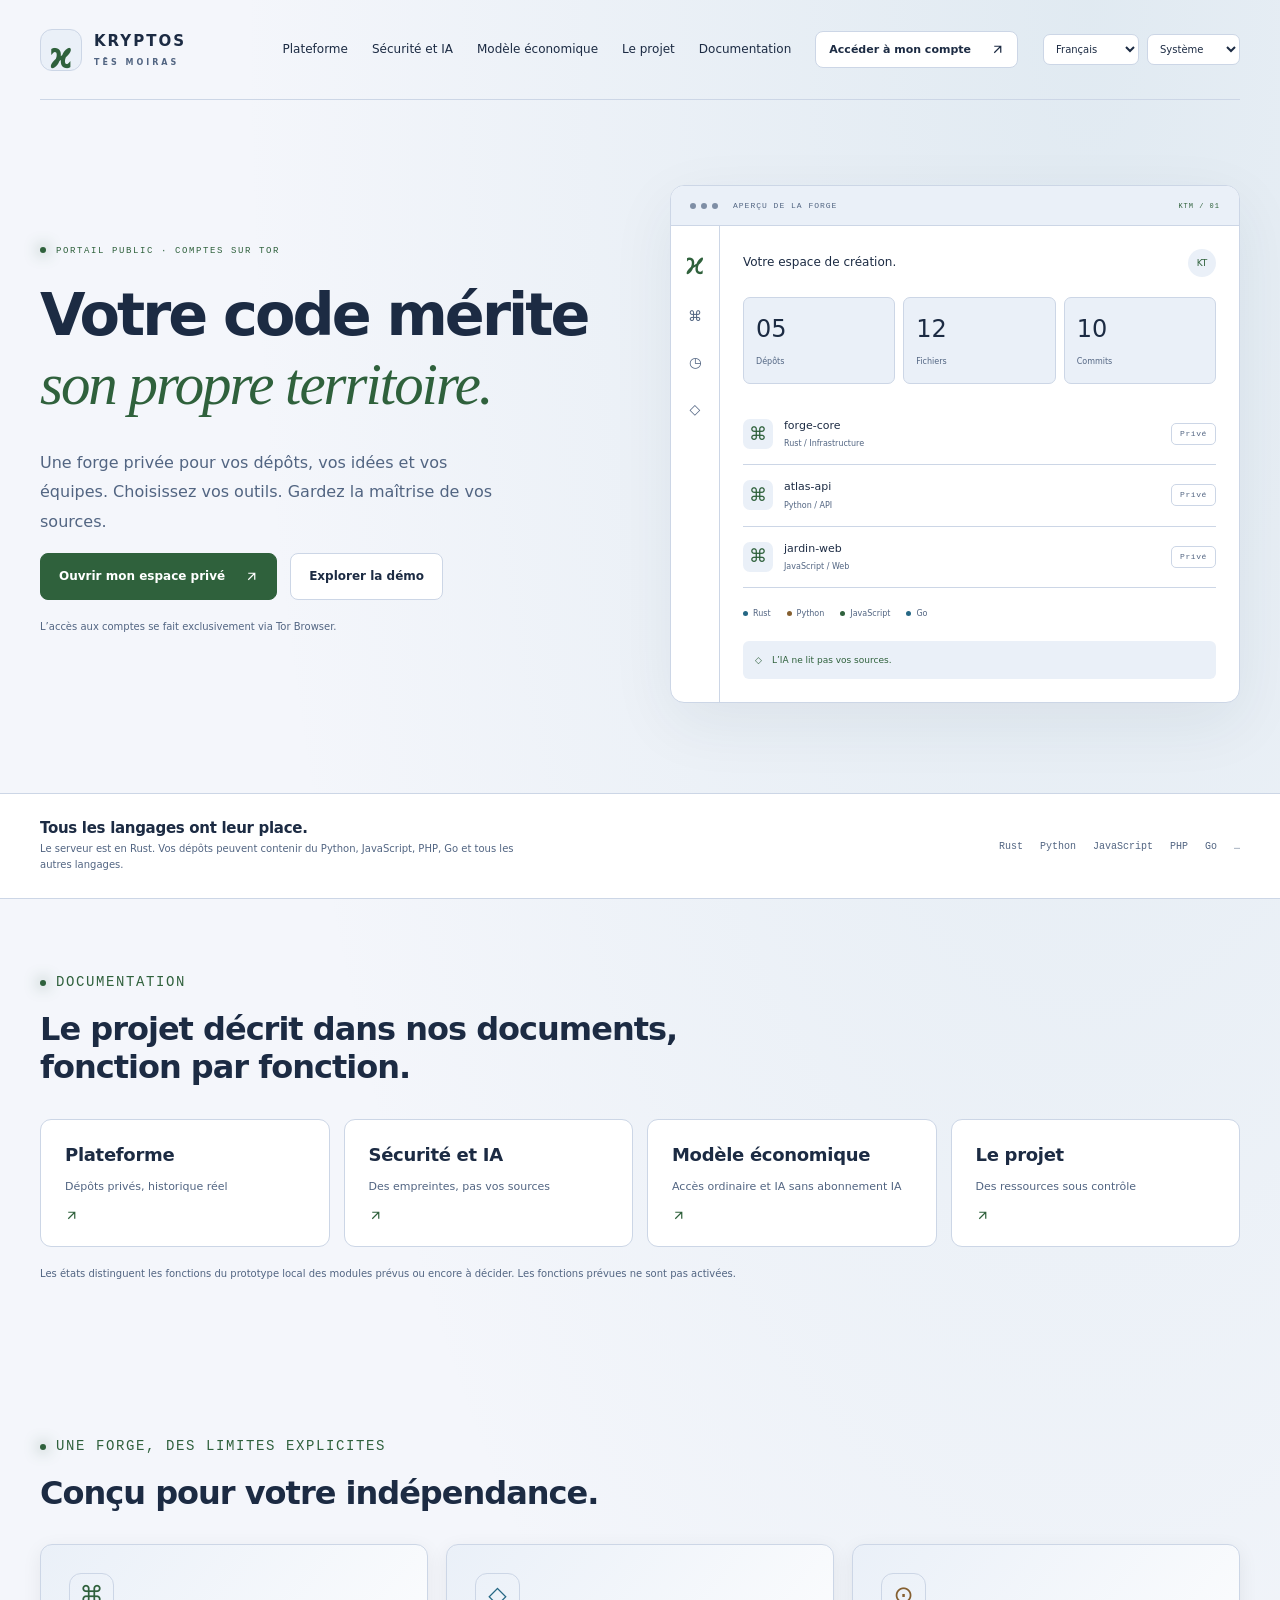
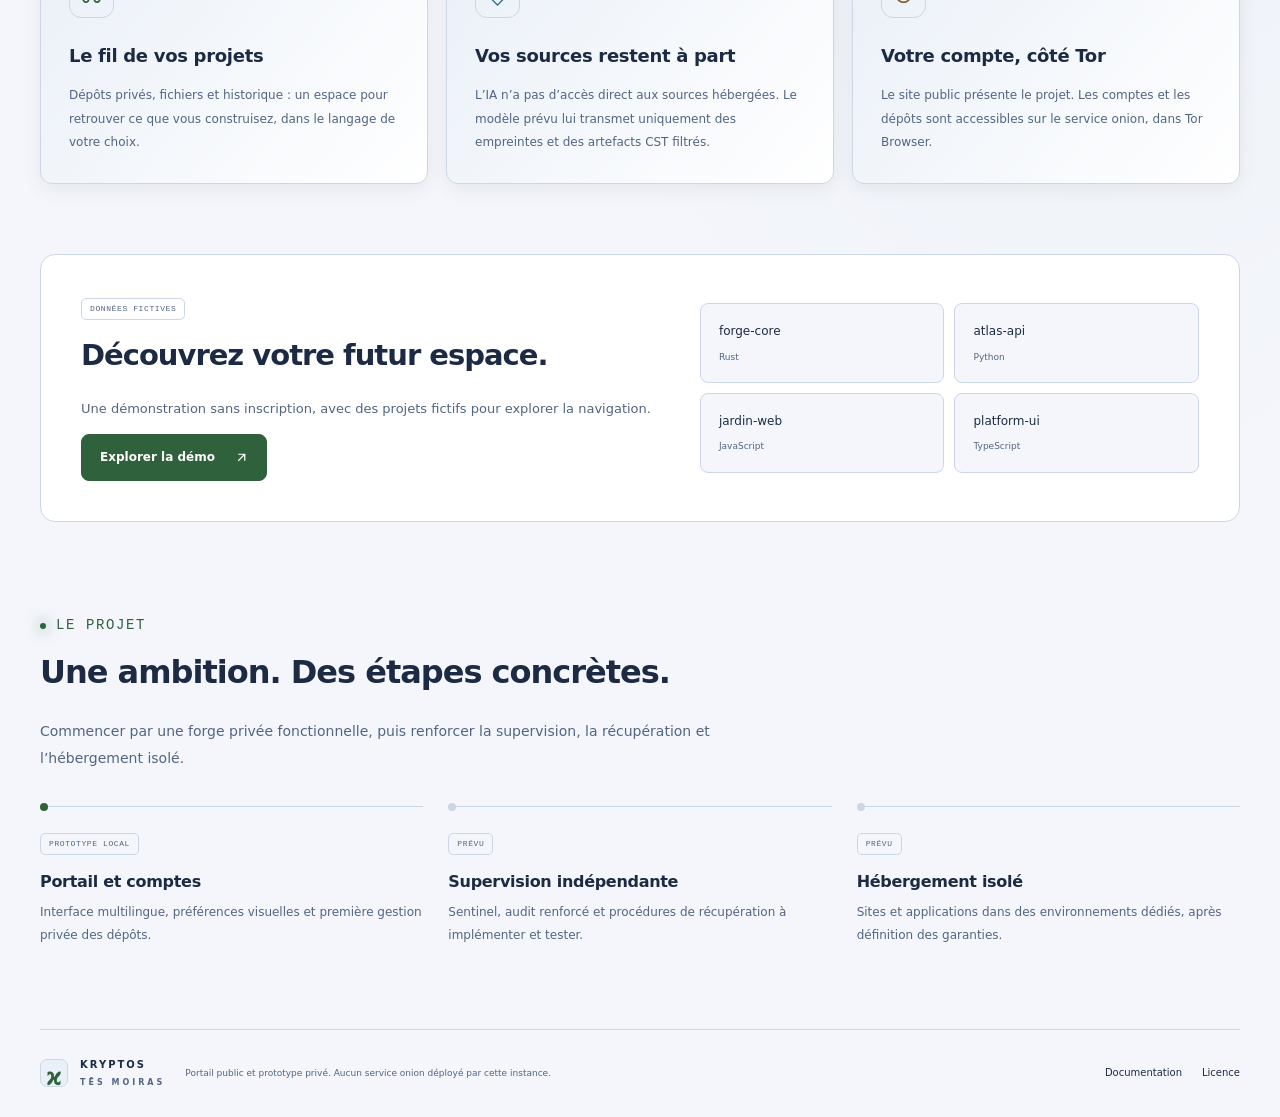
==== index.html @ a62af98e "Publish existing public portal from KryptosTesMoiras github/pages" ====
<!doctype html><html lang="fr"><head><meta charset="utf-8"><meta name="viewport" content="width=device-width,initial-scale=1"><meta name="color-scheme" content="dark light"><meta name="description" content="Kryptos Tēs Moiras — portail public d’une forge Git privée. Comptes et dépôts sur Tor."><title>Votre code, votre territoire — Kryptos Tēs Moiras</title><link rel="icon" href="favicon.svg"><link rel="stylesheet" href="shared/portal.css"><script src="shared/locales.js" defer></script><script src="shared/preferences.js" defer></script><script src="public.js" defer></script></head><body><a class="skip" href="#main" data-i18n="skipToContent">Aller au contenu</a><header class="site-header wrap"><a class="brand" href="index.html"><span class="brand-mark" aria-hidden="true">ϰ</span><span>KRYPTOS<small>TĒS MOIRAS</small></span></a><button class="mobile-menu" aria-expanded="false" aria-controls="public-nav" data-i18n-label="navigation" aria-label="Navigation">☰</button><nav class="site-nav" id="public-nav" data-i18n-label="navigation" aria-label="Navigation"><a href="platform.html"><span data-i18n="navPlatform">Plateforme</span></a><a href="security.html"><span data-i18n="navSecurity">Sécurité et IA</span></a><a href="economy.html"><span data-i18n="navEconomy">Modèle économique</span></a><a href="project.html"><span data-i18n="navRoadmap">Le projet</span></a><a href="documents.html"><span data-i18n="navDocs">Documentation</span></a><a class="button subtle" href="access.html"><span data-i18n="navAccess">Accéder à mon compte</span><svg class="arrow" viewBox="0 0 16 16" aria-hidden="true"><path d="m4 12 8-8M4 4h8v8"/></svg></a></nav><div class="preferences"><label class="screen-reader" for="language" data-i18n="language">Langue</label><select id="language" data-language data-i18n-label="language"><option value="fr" lang="fr">Français</option><option value="en" lang="en">English</option><option value="de" lang="de">Deutsch</option><option value="es" lang="es">Español</option><option value="it" lang="it">Italiano</option><option value="pt" lang="pt">Português</option><option value="nl" lang="nl">Nederlands</option><option value="pl" lang="pl">Polski</option><option value="ru" lang="ru">Русский</option><option value="zh" lang="zh">简体中文</option><option value="ja" lang="ja">日本語</option><option value="ar" lang="ar">العربية</option><option value="tr" lang="tr">Türkçe</option><option value="ko" lang="ko">한국어</option><option value="hi" lang="hi">हिन्दी</option><option value="uk" lang="uk">Українська</option><option value="sv" lang="sv">Svenska</option><option value="da" lang="da">Dansk</option><option value="el" lang="el">Ελληνικά</option><option value="he" lang="he">עברית</option></select><label class="screen-reader" for="theme" data-i18n="theme">Apparence</label><select id="theme" data-theme-select data-i18n-label="theme"><option value="system" data-i18n="system">Système</option><option value="dark" data-i18n="dark">Minuit</option><option value="light" data-i18n="light">Clair</option><option value="plum" data-i18n="plum">Améthyste</option><option value="terminal" data-i18n="terminal">Terminal</option></select></div></header><main id="main"><section class="hero wrap"><div><p data-i18n="publicLabel" class="eyebrow">PORTAIL PUBLIC · COMPTES SUR TOR</p><h1><span data-i18n="heroTitle">Votre code mérite</span><em data-i18n="heroAccent">son propre territoire.</em></h1><p data-i18n="heroText" class="lead">Une forge privée pour vos dépôts, vos idées et vos équipes. Choisissez vos outils. Gardez la maîtrise de vos sources.</p><div class="actions"><a class="button primary" href="access.html"><span data-i18n="openAccount">Ouvrir mon espace privé</span><svg class="arrow" viewBox="0 0 16 16" aria-hidden="true"><path d="m4 12 8-8M4 4h8v8"/></svg></a><a class="button" href="demo.html"><span data-i18n="exploreDemo">Explorer la démo</span></a></div><p data-i18n="heroNote" class="hero-note">L’accès aux comptes se fait exclusivement via Tor Browser.</p></div><div class="forge-preview"><div class="window-chrome"><span class="window-dots" aria-hidden="true"><i></i><i></i><i></i></span><span data-i18n="previewLabel">APERÇU DE LA FORGE</span><b>KTM / 01</b></div><div class="preview-layout"><div class="preview-rail" aria-hidden="true"><b>ϰ</b><span>⌘</span><span>◷</span><span>◇</span></div><div class="preview-main"><div class="preview-title"><span data-i18n="welcome">Votre espace de création.</span><span class="mini-avatar">KT</span></div><div class="preview-stats"><div><strong>05</strong><span data-i18n="repoLabel">Dépôts</span></div><div><strong>12</strong><span data-i18n="files">Fichiers</span></div><div><strong>10</strong><span data-i18n="commits">Commits</span></div></div><div class="preview-row"><span class="repo-symbol">⌘</span><div>forge-core<small>Rust / Infrastructure</small></div><span data-i18n="private" class="badge">Privé</span></div><div class="preview-row"><span class="repo-symbol">⌘</span><div>atlas-api<small>Python / API</small></div><span data-i18n="private" class="badge">Privé</span></div><div class="preview-row"><span class="repo-symbol">⌘</span><div>jardin-web<small>JavaScript / Web</small></div><span data-i18n="private" class="badge">Privé</span></div><div class="language-line"><span>Rust</span><span>Python</span><span>JavaScript</span><span>Go</span></div><div class="preview-bottom"><span aria-hidden="true">◇</span><span data-i18n="privacyTitle">L’IA ne lit pas vos sources.</span></div></div></div></div></section><div class="language-strip"><div class="wrap"><div><h2 data-i18n="anyLanguage">Tous les langages ont leur place.</h2><p data-i18n="anyLanguageText">Le serveur est en Rust. Vos dépôts peuvent contenir du Python, JavaScript, PHP, Go et tous les autres langages.</p></div><div class="language-names"><span>Rust</span><span>Python</span><span>JavaScript</span><span>PHP</span><span>Go</span><span>…</span></div></div></div><section class="section wrap home-spec-overview"><div class="section-head"><p data-i18n="navDocs" class="eyebrow">Documentation</p><h2 data-i18n="specIntro">Le projet décrit dans nos documents, fonction par fonction.</h2></div><div class="overview-links"><a href="platform.html"><h3 data-i18n="navPlatform">Plateforme</h3><p data-i18n="spec_git_title">Dépôts privés, historique réel</p><svg class="arrow" viewBox="0 0 16 16" aria-hidden="true"><path d="m4 12 8-8M4 4h8v8"/></svg></a><a href="security.html"><h3 data-i18n="navSecurity">Sécurité et IA</h3><p data-i18n="spec_sourceBoundary_title">Des empreintes, pas vos sources</p><svg class="arrow" viewBox="0 0 16 16" aria-hidden="true"><path d="m4 12 8-8M4 4h8v8"/></svg></a><a href="economy.html"><h3 data-i18n="navEconomy">Modèle économique</h3><p data-i18n="spec_freeAccess_title">Accès ordinaire et IA sans abonnement IA</p><svg class="arrow" viewBox="0 0 16 16" aria-hidden="true"><path d="m4 12 8-8M4 4h8v8"/></svg></a><a href="project.html"><h3 data-i18n="navRoadmap">Le projet</h3><p data-i18n="spec_resources_title">Des ressources sous contrôle</p><svg class="arrow" viewBox="0 0 16 16" aria-hidden="true"><path d="m4 12 8-8M4 4h8v8"/></svg></a></div><p data-i18n="scopeNote" class="notice">Les états distinguent les fonctions du prototype local des modules prévus ou encore à décider. Les fonctions prévues ne sont pas activées.</p></section><section class="section wrap" id="principles"><div class="section-head"><p data-i18n="foundations" class="eyebrow">UNE FORGE, DES LIMITES EXPLICITES</p><h2 data-i18n="foundationsTitle">Conçu pour votre indépendance.</h2></div><div class="feature-grid"><article class="feature-card"><div class="feature-icon" aria-hidden="true">⌘</div><h3 data-i18n="gitTitle">Le fil de vos projets</h3><p data-i18n="gitText">Dépôts privés, fichiers et historique : un espace pour retrouver ce que vous construisez, dans le langage de votre choix.</p></article><article class="feature-card"><div class="feature-icon" aria-hidden="true">◇</div><h3 data-i18n="aiTitle">Vos sources restent à part</h3><p data-i18n="aiText">L’IA n’a pas d’accès direct aux sources hébergées. Le modèle prévu lui transmet uniquement des empreintes et des artefacts CST filtrés.</p></article><article class="feature-card"><div class="feature-icon" aria-hidden="true">⊙</div><h3 data-i18n="torTitle">Votre compte, côté Tor</h3><p data-i18n="torText">Le site public présente le projet. Les comptes et les dépôts sont accessibles sur le service onion, dans Tor Browser.</p></article></div></section><section class="demo-callout wrap" id="explore"><div><span data-i18n="demoBadge" class="badge">DONNÉES FICTIVES</span><h2 data-i18n="exploreTitle">Découvrez votre futur espace.</h2><p data-i18n="exploreText">Une démonstration sans inscription, avec des projets fictifs pour explorer la navigation.</p><a class="button primary" href="demo.html"><span data-i18n="exploreDemo">Explorer la démo</span><svg class="arrow" viewBox="0 0 16 16" aria-hidden="true"><path d="m4 12 8-8M4 4h8v8"/></svg></a></div><div class="repo-chip-grid"><div class="repo-chip"><strong>forge-core</strong><span>Rust</span></div><div class="repo-chip"><strong>atlas-api</strong><span>Python</span></div><div class="repo-chip"><strong>jardin-web</strong><span>JavaScript</span></div><div class="repo-chip"><strong>platform-ui</strong><span>TypeScript</span></div></div></section><section class="section wrap" id="project"><div class="section-head"><p data-i18n="navRoadmap" class="eyebrow">Le projet</p><h2 data-i18n="projectTitle">Une ambition. Des étapes concrètes.</h2><p data-i18n="projectText">Commencer par une forge privée fonctionnelle, puis renforcer la supervision, la récupération et l’hébergement isolé.</p></div><ol class="roadmap"><li><span data-i18n="prototype" class="badge">PROTOTYPE LOCAL</span><h3 data-i18n="stage1">Portail et comptes</h3><p data-i18n="stage1Text">Interface multilingue, préférences visuelles et première gestion privée des dépôts.</p></li><li><span data-i18n="planned" class="badge">PRÉVU</span><h3 data-i18n="stage2">Supervision indépendante</h3><p data-i18n="stage2Text">Sentinel, audit renforcé et procédures de récupération à implémenter et tester.</p></li><li><span data-i18n="planned" class="badge">PRÉVU</span><h3 data-i18n="stage3">Hébergement isolé</h3><p data-i18n="stage3Text">Sites et applications dans des environnements dédiés, après définition des garanties.</p></li></ol></section></main><footer class="wrap footer"><a class="brand" href="index.html"><span class="brand-mark" aria-hidden="true">ϰ</span><span>KRYPTOS<small>TĒS MOIRAS</small></span></a><p data-i18n="footerNote">Portail public et prototype privé. Aucun service onion déployé par cette instance.</p><a href="documents.html"><span data-i18n="navDocs">Documentation</span></a><a href="https://github.com/kryptostesmoiras/KryptosTesMoiras/blob/main/License"><span data-i18n="license">Licence</span></a></footer></body></html>
---- shared/portal.css ----
:root,[data-theme=dark]{color-scheme:dark;--bg:#0c111b;--surface:#141d2d;--raised:#1b273a;--line:#2b3b53;--text:#edf3ff;--muted:#9bacc6;--accent:#c4f59a;--accent-ink:#192b15;--cyan:#86cced;--gold:#e8c894;--danger:#ffb4ac;--halo:#1d3b5a55;--shadow:0 20px 65px #0004}
[data-theme=light]{color-scheme:light;--bg:#f4f6fb;--surface:#fff;--raised:#eaf0f8;--line:#ccd6e6;--text:#1c2b43;--muted:#526582;--accent:#2f613c;--accent-ink:#fff;--cyan:#256784;--gold:#855f30;--danger:#aa2735;--halo:#8cb6c930;--shadow:0 20px 65px #22344b12}
[data-theme=plum]{color-scheme:dark;--bg:#171020;--surface:#23192f;--raised:#30223f;--line:#513761;--text:#faf0ff;--muted:#bca7c9;--accent:#ddbeff;--accent-ink:#2c1242;--cyan:#b9bbff;--gold:#e5b7ac;--danger:#ffb3bd;--halo:#66377755;--shadow:0 20px 65px #0004}
[data-theme=terminal]{color-scheme:dark;--bg:#080e0b;--surface:#0f1c14;--raised:#172a1d;--line:#284936;--text:#d6f7de;--muted:#9bbda4;--accent:#89ef9c;--accent-ink:#0a2512;--cyan:#9bd9be;--gold:#d5daa3;--danger:#ffbbb0;--halo:#1e623133;--shadow:0 20px 65px #0004}
*{box-sizing:border-box}[hidden]{display:none!important}html{scroll-behavior:smooth;scroll-padding-top:30px}body{margin:0;background:radial-gradient(ellipse at 85% 0%,var(--halo),transparent 55%),var(--bg);color:var(--text);font-family:Inter,ui-sans-serif,system-ui,-apple-system,BlinkMacSystemFont,"Segoe UI",sans-serif;font-size:14px;line-height:1.6;-webkit-font-smoothing:antialiased}button,input,select,textarea{font:inherit}a{color:inherit;text-decoration:none}button,a,input,select,textarea{-webkit-tap-highlight-color:transparent}a:focus-visible,button:focus-visible,input:focus-visible,select:focus-visible,textarea:focus-visible,pre:focus-visible{outline:2px solid var(--accent);outline-offset:4px}button{cursor:pointer}button:disabled{opacity:.55;cursor:wait}h1,h2,h3,p{margin-top:0}h1,h2,h3{line-height:1.2}h1{font-size:clamp(40px,4.6vw,70px);letter-spacing:-2.9px;font-weight:650}h2{font-size:32px;letter-spacing:-1px;font-weight:600}h3{font-size:18px;letter-spacing:-.3px;font-weight:600}p{color:var(--muted)}.wrap{width:min(1260px,calc(100% - 80px));margin:auto}.skip{position:absolute;top:-100px;z-index:10;background:var(--accent);color:var(--accent-ink);padding:12px}.skip:focus{top:8px}.brand{display:flex;align-items:center;gap:12px;font-weight:650;font-size:15px;letter-spacing:2px;white-space:nowrap}.brand-mark{display:grid;place-items:center;width:42px;height:42px;border:1px solid var(--line);border-radius:12px;color:var(--accent);font-family:Georgia,serif;font-size:34px;background:var(--raised)}.brand small{display:block;font-size:8px;letter-spacing:3px;margin-top:4px;color:var(--muted)}.site-header{min-height:100px;display:flex;align-items:center;gap:25px;border-bottom:1px solid var(--line)}.site-nav{display:flex;gap:24px;margin-inline-start:auto;align-items:center;font-size:12px}.site-nav a:hover,.footer a:hover{color:var(--accent)}.preferences{display:flex;align-items:center;gap:8px}.preferences select{max-width:122px;background:var(--surface);color:var(--text);border:1px solid var(--line);border-radius:7px;padding:8px;font-size:10px}.button{display:inline-flex;gap:20px;align-items:center;justify-content:center;border:1px solid var(--line);border-radius:8px;padding:13px 18px;font-size:12px;font-weight:600;background:var(--surface);color:var(--text);transition:transform .15s}.button:hover{transform:translateY(-2px);background:var(--raised)}.button.primary{background:var(--accent);color:var(--accent-ink);border-color:var(--accent)}.button.subtle{padding:9px 13px;font-size:11px}.eyebrow{font:9px/1.8 ui-monospace,monospace;letter-spacing:1.6px;color:var(--accent);text-transform:uppercase;margin-bottom:20px}.eyebrow:before{content:'';display:inline-block;width:6px;height:6px;border-radius:50%;background:var(--accent);margin-inline-end:10px;box-shadow:0 0 15px var(--accent)}.hero{display:grid;grid-template-columns:1fr 1fr;gap:60px;align-items:center;padding-block:85px 90px}.hero h1{max-width:650px;margin-bottom:27px}.hero h1 em{display:block;font-family:Georgia,serif;font-weight:400;color:var(--accent);letter-spacing:-2px}.hero .lead{font-size:16px;line-height:1.85;max-width:480px}.actions{display:flex;align-items:center;flex-wrap:wrap;gap:13px}.hero-note{font-size:10px;margin-top:19px;max-width:440px}.forge-preview{border:1px solid var(--line);border-radius:14px;background:var(--surface);box-shadow:var(--shadow);overflow:hidden;position:relative}.window-chrome{display:flex;align-items:center;gap:15px;padding:15px 19px;border-bottom:1px solid var(--line);font:8px ui-monospace,monospace;color:var(--muted);letter-spacing:1px;background:var(--raised)}.window-dots{display:flex;gap:5px}.window-dots i{width:6px;height:6px;border-radius:50%;background:var(--muted);opacity:.7}.window-chrome>b{color:var(--accent);font-weight:400;margin-inline-start:auto;font-size:7px}.preview-layout{display:grid;grid-template-columns:49px 1fr}.preview-rail{border-inline-end:1px solid var(--line);display:flex;flex-direction:column;align-items:center;gap:24px;padding-top:20px;color:var(--muted)}.preview-rail b{font:30px Georgia,serif;color:var(--accent)}.preview-main{padding:23px;min-width:0}.preview-title{display:flex;align-items:center;gap:12px;font-size:12px;color:var(--text);margin-bottom:20px}.mini-avatar{margin-inline-start:auto;width:28px;height:28px;display:grid;place-items:center;border-radius:50%;background:var(--raised);color:var(--accent);font-size:9px}.preview-stats{display:grid;grid-template-columns:repeat(3,1fr);gap:8px;margin-bottom:20px}.preview-stats>div{border:1px solid var(--line);border-radius:7px;padding:12px;background:var(--raised)}.preview-stats strong{display:block;font-size:24px;font-weight:500}.preview-stats span{font-size:8px;color:var(--muted)}.preview-row{display:flex;align-items:center;gap:11px;padding:13px 0;border-bottom:1px solid var(--line);font-size:11px}.repo-symbol{display:grid;place-items:center;width:30px;height:30px;border-radius:7px;background:var(--raised);color:var(--accent);font-size:18px}.preview-row small{display:block;font-size:8px;color:var(--muted);margin-top:4px}.badge{display:inline-flex;border:1px solid var(--line);border-radius:5px;padding:4px 8px;color:var(--muted);font:8px/1.5 ui-monospace,monospace;letter-spacing:.6px}.preview-row>.badge{margin-inline-start:auto}.language-line{display:flex;flex-wrap:wrap;gap:16px;font-size:8px;color:var(--muted);margin-top:20px}.language-line span:before{content:'';display:inline-block;width:5px;height:5px;background:var(--cyan);border-radius:50%;margin-inline-end:5px}.language-line span:nth-child(2):before{background:var(--gold)}.language-line span:nth-child(3):before{background:var(--accent)}.preview-bottom{margin-top:20px;display:flex;align-items:center;gap:10px;background:var(--raised);padding:12px;border-radius:6px;font-size:9px;color:var(--accent)}.language-strip{padding-block:25px;border-block:1px solid var(--line);background:var(--surface)}.language-strip .wrap{display:flex;justify-content:space-between;align-items:center;gap:25px;flex-wrap:wrap}.language-strip h2{font-size:15px;letter-spacing:-.3px;margin:0}.language-strip p{font-size:10px;margin:4px 0 0;max-width:500px}.language-names{display:flex;gap:17px;font:10px ui-monospace,monospace;color:var(--muted)}.section{padding-block:70px}.section-head{margin-bottom:32px;max-width:720px}.section-head .eyebrow{margin-bottom:14px}.section-head p{line-height:1.9;font-size:14px}.feature-grid{display:grid;grid-template-columns:repeat(3,1fr);gap:18px}.feature-card{border:1px solid var(--line);border-radius:12px;padding:28px;background:linear-gradient(130deg,var(--raised),var(--surface));box-shadow:0 5px 20px #0001}.feature-icon{width:45px;height:45px;display:grid;place-items:center;border:1px solid var(--line);border-radius:12px;color:var(--accent);font-size:24px;margin-bottom:27px}.feature-card:nth-child(2) .feature-icon{color:var(--cyan)}.feature-card:nth-child(3) .feature-icon{color:var(--gold)}.feature-card p{font-size:12px;line-height:1.95;margin-bottom:0}.demo-callout{display:grid;grid-template-columns:1.15fr 1fr;gap:45px;align-items:center;padding:40px;border:1px solid var(--line);border-radius:15px;background:var(--surface);margin-bottom:20px}.demo-callout .badge{margin-bottom:18px}.demo-callout h2{font-size:29px}.demo-callout p{font-size:13px;line-height:1.9}.repo-chip-grid{display:grid;grid-template-columns:1fr 1fr;gap:10px}.repo-chip{border:1px solid var(--line);border-radius:8px;padding:18px;background:var(--bg)}.repo-chip strong{font-size:12px;font-weight:500;display:block}.repo-chip span{font-size:9px;color:var(--muted);display:block;margin-top:8px}.roadmap{display:grid;grid-template-columns:repeat(3,1fr);list-style:none;padding:0;gap:25px;margin:35px 0 0}.roadmap li{border-top:1px solid var(--line);padding-top:23px;position:relative}.roadmap li:before{content:'';position:absolute;width:8px;height:8px;border-radius:50%;background:var(--line);top:-4px}.roadmap li:first-child:before{background:var(--accent)}.roadmap h3{font-size:16px;margin:17px 0 10px}.roadmap p{font-size:12px;line-height:1.9}.footer{display:flex;align-items:center;gap:20px;border-top:1px solid var(--line);padding-block:27px;font-size:10px}.footer p{font-size:9px;margin:0 auto 0 0}.footer .brand{font-size:10px}.footer .brand-mark{width:28px;height:28px;font-size:23px;border-radius:7px}.access-hero{max-width:770px;padding-block:65px 35px}.access-hero h1{font-size:58px;letter-spacing:-2.3px}.access-hero h1 em{display:block;color:var(--accent);font-family:Georgia,serif;font-weight:400}.access-hero>p:last-child{font-size:15px;line-height:1.9;max-width:650px}.access-layout{display:grid;grid-template-columns:1fr 1fr;gap:35px;padding-bottom:70px}.access-steps{list-style:none;padding:0;margin:0}.access-steps li{display:flex;gap:20px;padding:22px 0;border-bottom:1px solid var(--line)}.access-steps li>span{font:12px ui-monospace,monospace;color:var(--accent);border:1px solid var(--line);border-radius:9px;height:35px;width:35px;display:grid;place-items:center;flex-shrink:0}.access-steps h2{font-size:17px;letter-spacing:-.3px;margin:0 0 10px}.access-steps p{font-size:12px;line-height:1.8;margin:0}.address-card{padding:30px;border:1px solid var(--line);border-radius:12px;background:var(--surface);align-self:start}.address-card .feature-icon{margin-bottom:20px}.address-card h2{font-size:24px;letter-spacing:-.5px}.address-card p{font-size:12px;line-height:1.9}.address-card input{margin-block:10px 18px}.address-card .actions{gap:10px}.address-card .button{font-size:10px;padding:11px}.status{font-size:12px;line-height:1.8;padding:12px 15px;border:1px solid var(--line);border-radius:7px;background:var(--raised);color:var(--muted);margin-block:15px}.status.error{color:var(--danger)}input,textarea,select{background:var(--bg);color:var(--text);border:1px solid var(--line);border-radius:6px;padding:11px;max-width:100%}input,textarea{width:100%}label{display:block;font-size:11px;color:var(--muted);margin-bottom:7px}.screen-reader{position:absolute;width:1px;height:1px;overflow:hidden;clip-path:inset(50%)}.mobile-menu{display:none}.arrow{width:13px;height:13px;display:inline-block;vertical-align:middle;stroke:currentColor;stroke-width:1.5;fill:none;flex-shrink:0}.loading{opacity:.6;pointer-events:none}dialog{color:var(--text);background:var(--surface);border:1px solid var(--line);border-radius:14px;padding:30px;width:min(560px,calc(100% - 30px));max-height:90vh;box-shadow:var(--shadow)}dialog::backdrop{background:#0009;backdrop-filter:blur(4px)}dialog h2{font-size:25px}dialog .field{margin-block:17px}dialog textarea{min-height:200px;font-family:ui-monospace,monospace;font-size:12px}.form-actions{display:flex;gap:12px;justify-content:flex-end;margin-top:20px}.notice{font-size:10px;color:var(--muted);line-height:1.8}
@media(max-width:1150px){.wrap{width:calc(100% - 48px)}.site-header{flex-wrap:wrap;padding-block:20px;gap:18px}.site-nav{gap:18px}.preferences{margin-inline-start:auto}.hero{gap:35px}.hero h1{font-size:55px}.hero .lead{font-size:14px}.preview-main{padding:17px}.preview-stats span{font-size:7px}.preview-stats>div{padding:10px}.language-names{font-size:9px;gap:13px}}
@media(max-width:760px){.wrap{width:calc(100% - 36px)}.site-header{gap:15px;min-height:90px}.brand{font-size:13px;gap:9px}.brand-mark{width:35px;height:35px;font-size:29px}.brand small{font-size:7px;letter-spacing:2px}.mobile-menu{display:block;background:var(--surface);color:var(--text);border:1px solid var(--line);border-radius:6px;padding:7px 11px;margin-inline-start:auto}.site-nav{display:none;width:100%;order:4;flex-wrap:wrap;gap:18px}.site-nav.open{display:flex}.site-nav .button{font-size:11px;padding:10px 12px}.preferences{margin-inline-start:0}.preferences select{font-size:9px;padding:7px;max-width:105px}.hero{grid-template-columns:1fr;padding-block:45px;gap:35px}.hero h1{font-size:clamp(40px,10vw,61px);letter-spacing:-2px}.hero h1 em{letter-spacing:-1.5px}.hero .lead{font-size:14px}.eyebrow{font-size:8px;letter-spacing:1px}.button{font-size:11px;gap:12px;padding:12px 15px}.preview-main{padding:16px}.preview-layout{grid-template-columns:38px 1fr}.preview-stats span{font-size:7px}.language-line{gap:12px}.language-strip .wrap{gap:18px}.language-strip h2{font-size:14px}.language-strip p{font-size:10px}.language-names{font-size:9px;gap:13px;flex-wrap:wrap}.section{padding-block:45px}h2{font-size:27px}.feature-grid{grid-template-columns:1fr;gap:13px}.feature-card{padding:24px}.feature-icon{margin-bottom:20px}.feature-card p{font-size:12px}.demo-callout{grid-template-columns:1fr;padding:25px;gap:25px}.demo-callout h2{font-size:26px}.repo-chip{padding:14px}.repo-chip strong{font-size:11px}.roadmap{grid-template-columns:1fr;gap:22px;margin-top:25px}.roadmap li{padding-top:18px}.roadmap h3{margin-top:12px}.footer{flex-wrap:wrap;gap:15px;padding-block:23px}.footer p{order:4;width:100%;font-size:9px}.access-hero{padding-block:42px 20px}.access-hero h1{font-size:43px;letter-spacing:-1.7px}.access-hero>p:last-child{font-size:13px}.access-layout{grid-template-columns:1fr;gap:25px;padding-bottom:45px}.address-card{padding:24px}.access-steps li{gap:15px}.access-steps h2{font-size:16px}}
@media(prefers-reduced-motion:reduce){html{scroll-behavior:auto}*{transition:none!important}}

/* Product specification pages. Status is visible before any service is launched. */
.site-nav [aria-current=page]{color:var(--accent)}
.page-intro{padding-block:60px 30px;max-width:1260px}.page-intro h1{font-size:clamp(38px,4.4vw,62px);margin-bottom:20px;overflow-wrap:anywhere}.page-intro .lead{font-size:17px;max-width:720px;line-height:1.8}.status-legend{display:flex;flex-wrap:wrap;gap:10px;align-items:center;margin-bottom:30px}.status-legend p{width:100%;font-size:11px;line-height:1.8;margin:3px 0 0;max-width:900px}.badge.status-available{border-color:var(--accent);color:var(--accent)}.badge.status-planned{border-color:var(--cyan);color:var(--cyan)}.badge.status-undecided{border-color:var(--gold);color:var(--gold)}.spec-grid{display:grid;grid-template-columns:repeat(2,minmax(0,1fr));gap:20px;padding-bottom:65px}.spec-card{display:flex;flex-direction:column;min-width:0}.spec-card-top{display:flex;align-items:flex-start;justify-content:space-between;gap:15px;margin-bottom:22px}.spec-card-top .feature-icon{margin:0;flex-shrink:0}.spec-card-top .badge{white-space:normal;text-align:end;max-width:200px;font-size:8px}.spec-card h2{font-size:23px;letter-spacing:-.6px;margin-bottom:17px;overflow-wrap:anywhere}.spec-card p{font-size:13px;line-height:1.95;margin:0 0 22px}.spec-source{display:flex;flex-wrap:wrap;gap:8px;align-items:center;font-size:10px;line-height:1.8;color:var(--muted);margin-top:auto;padding-top:15px;border-top:1px solid var(--line)}.spec-source:hover{color:var(--accent)}.spec-source bdi{font:9px ui-monospace,monospace;overflow-wrap:anywhere}.spec-source .arrow{margin-inline-start:auto}.document-grid{display:grid;grid-template-columns:repeat(2,minmax(0,1fr));gap:15px;padding-block:10px 40px}.document-card{display:flex;gap:17px;align-items:center;border:1px solid var(--line);background:var(--surface);border-radius:10px;padding:23px;min-width:0}.document-card:hover{border-color:var(--accent)}.document-icon{color:var(--accent);font-size:25px}.document-card h2{font-size:17px;letter-spacing:-.3px;margin:0 0 8px}.document-card bdi{font:10px ui-monospace,monospace;color:var(--muted);overflow-wrap:anywhere}.document-card>.arrow{margin-inline-start:auto}.scope-callout{padding:25px;border:1px solid var(--line);border-radius:12px;background:var(--surface);margin-bottom:60px;display:flex;gap:30px;align-items:center;justify-content:space-between}.scope-callout p{font-size:12px;line-height:1.9;margin:0;max-width:720px}.scope-callout .button{flex-shrink:0}.overview-links{display:grid;grid-template-columns:repeat(4,minmax(0,1fr));gap:14px}.overview-links>a{padding:24px;border:1px solid var(--line);border-radius:11px;background:var(--surface);display:flex;flex-direction:column;align-items:flex-start;gap:12px;transition:border-color .15s;min-width:0}.overview-links>a:hover{border-color:var(--accent)}.overview-links h3{font-size:18px;margin:0;overflow-wrap:anywhere}.overview-links p{font-size:11px;line-height:1.8;margin:0}.overview-links .arrow{color:var(--accent);margin-top:auto}.home-spec-overview>.notice{margin-top:18px}.spec-roadmap{list-style:none;display:grid;grid-template-columns:repeat(4,minmax(0,1fr));gap:16px;padding:0;margin-block:25px}.spec-roadmap li{border:1px solid var(--line);border-radius:8px;background:var(--surface);padding:20px}.spec-roadmap li>span{font:11px ui-monospace,monospace;color:var(--accent)}.spec-roadmap h3{font-size:14px;line-height:1.6;margin:15px 0 0}.roadmap-section>.spec-source{margin-top:30px}.brand{direction:ltr}.spec-source bdi,.document-card bdi,.language-names{unicode-bidi:isolate}.preview-row>div{direction:ltr;unicode-bidi:isolate}.preview-rail{border-inline-end:1px solid var(--line)}.preferences select{max-width:135px}
[dir=rtl] .arrow{transform:scaleX(-1)}
[dir=rtl] h1,[dir=rtl] h2,[dir=rtl] h3{letter-spacing:0;line-height:1.5}
[dir=rtl] .eyebrow{letter-spacing:0}
[dir=rtl] .hero h1 em,[dir=rtl] .access-hero h1 em{font-family:inherit;letter-spacing:0}
@media(max-width:1100px){.overview-links{grid-template-columns:repeat(2,minmax(0,1fr))}.spec-card p{font-size:12px}.spec-card h2{font-size:21px}.site-nav{flex-wrap:wrap}.spec-roadmap{grid-template-columns:repeat(3,minmax(0,1fr))}}
@media(max-width:760px){.page-intro{padding-block:38px 18px}.page-intro h1{font-size:37px}.page-intro .lead{font-size:14px}.spec-grid,.document-grid{grid-template-columns:1fr;gap:14px}.spec-grid{padding-bottom:40px}.spec-card h2{font-size:22px}.spec-card p{font-size:12px}.status-legend{gap:8px;margin-bottom:22px}.status-legend .badge{font-size:7px}.document-card{padding:20px}.document-card h2{font-size:16px}.scope-callout{flex-direction:column;align-items:flex-start;padding:23px;gap:20px;margin-bottom:40px}.overview-links{gap:10px}.overview-links>a{padding:18px}.overview-links h3{font-size:16px}.overview-links p{font-size:10px}.spec-roadmap{grid-template-columns:repeat(2,minmax(0,1fr))}.spec-roadmap li{padding:17px}.spec-roadmap h3{font-size:12px}.preferences select{max-width:130px}.site-nav .button{max-width:100%;white-space:normal}}
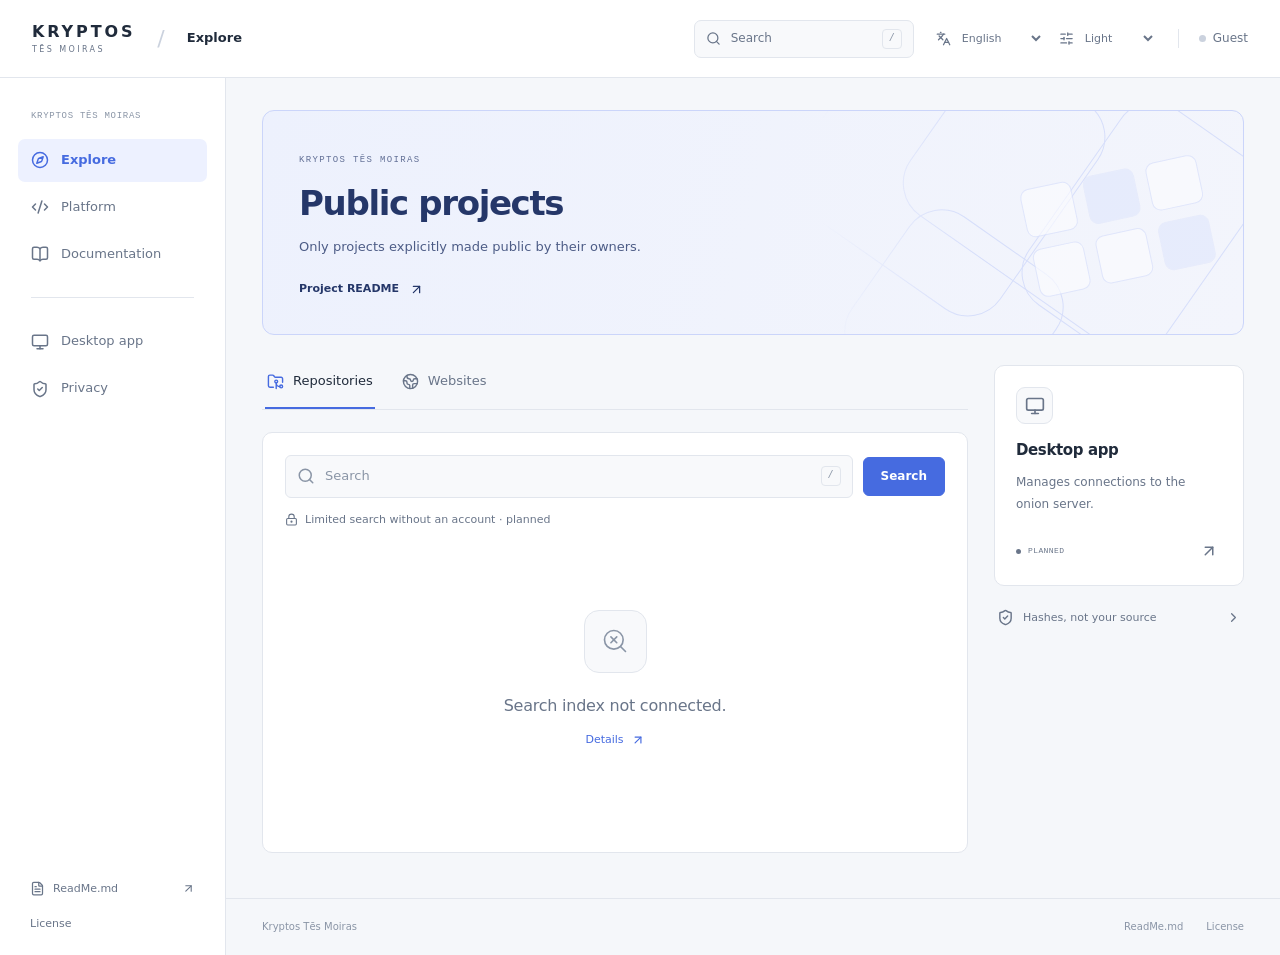
==== commit 7abfabc3: "Automate React frontend synchronization and Pages publication" ====
--- a/index.html
+++ b/index.html
@@ -1 +1,16 @@
-<!doctype html><html lang="fr"><head><meta charset="utf-8"><meta name="viewport" content="width=device-width,initial-scale=1"><meta name="color-scheme" content="dark light"><meta name="description" content="Kryptos Tēs Moiras — portail public d’une forge Git privée. Comptes et dépôts sur Tor."><title>Votre code, votre territoire — Kryptos Tēs Moiras</title><link rel="icon" href="favicon.svg"><link rel="stylesheet" href="shared/portal.css"><script src="shared/locales.js" defer></script><script src="shared/preferences.js" defer></script><script src="public.js" defer></script></head><body><a class="skip" href="#main" data-i18n="skipToContent">Aller au contenu</a><header class="site-header wrap"><a class="brand" href="index.html"><span class="brand-mark" aria-hidden="true">ϰ</span><span>KRYPTOS<small>TĒS MOIRAS</small></span></a><button class="mobile-menu" aria-expanded="false" aria-controls="public-nav" data-i18n-label="navigation" aria-label="Navigation">☰</button><nav class="site-nav" id="public-nav" data-i18n-label="navigation" aria-label="Navigation"><a href="platform.html"><span data-i18n="navPlatform">Plateforme</span></a><a href="security.html"><span data-i18n="navSecurity">Sécurité et IA</span></a><a href="economy.html"><span data-i18n="navEconomy">Modèle économique</span></a><a href="project.html"><span data-i18n="navRoadmap">Le projet</span></a><a href="documents.html"><span data-i18n="navDocs">Documentation</span></a><a class="button subtle" href="access.html"><span data-i18n="navAccess">Accéder à mon compte</span><svg class="arrow" viewBox="0 0 16 16" aria-hidden="true"><path d="m4 12 8-8M4 4h8v8"/></svg></a></nav><div class="preferences"><label class="screen-reader" for="language" data-i18n="language">Langue</label><select id="language" data-language data-i18n-label="language"><option value="fr" lang="fr">Français</option><option value="en" lang="en">English</option><option value="de" lang="de">Deutsch</option><option value="es" lang="es">Español</option><option value="it" lang="it">Italiano</option><option value="pt" lang="pt">Português</option><option value="nl" lang="nl">Nederlands</option><option value="pl" lang="pl">Polski</option><option value="ru" lang="ru">Русский</option><option value="zh" lang="zh">简体中文</option><option value="ja" lang="ja">日本語</option><option value="ar" lang="ar">العربية</option><option value="tr" lang="tr">Türkçe</option><option value="ko" lang="ko">한국어</option><option value="hi" lang="hi">हिन्दी</option><option value="uk" lang="uk">Українська</option><option value="sv" lang="sv">Svenska</option><option value="da" lang="da">Dansk</option><option value="el" lang="el">Ελληνικά</option><option value="he" lang="he">עברית</option></select><label class="screen-reader" for="theme" data-i18n="theme">Apparence</label><select id="theme" data-theme-select data-i18n-label="theme"><option value="system" data-i18n="system">Système</option><option value="dark" data-i18n="dark">Minuit</option><option value="light" data-i18n="light">Clair</option><option value="plum" data-i18n="plum">Améthyste</option><option value="terminal" data-i18n="terminal">Terminal</option></select></div></header><main id="main"><section class="hero wrap"><div><p data-i18n="publicLabel" class="eyebrow">PORTAIL PUBLIC · COMPTES SUR TOR</p><h1><span data-i18n="heroTitle">Votre code mérite</span><em data-i18n="heroAccent">son propre territoire.</em></h1><p data-i18n="heroText" class="lead">Une forge privée pour vos dépôts, vos idées et vos équipes. Choisissez vos outils. Gardez la maîtrise de vos sources.</p><div class="actions"><a class="button primary" href="access.html"><span data-i18n="openAccount">Ouvrir mon espace privé</span><svg class="arrow" viewBox="0 0 16 16" aria-hidden="true"><path d="m4 12 8-8M4 4h8v8"/></svg></a><a class="button" href="demo.html"><span data-i18n="exploreDemo">Explorer la démo</span></a></div><p data-i18n="heroNote" class="hero-note">L’accès aux comptes se fait exclusivement via Tor Browser.</p></div><div class="forge-preview"><div class="window-chrome"><span class="window-dots" aria-hidden="true"><i></i><i></i><i></i></span><span data-i18n="previewLabel">APERÇU DE LA FORGE</span><b>KTM / 01</b></div><div class="preview-layout"><div class="preview-rail" aria-hidden="true"><b>ϰ</b><span>⌘</span><span>◷</span><span>◇</span></div><div class="preview-main"><div class="preview-title"><span data-i18n="welcome">Votre espace de création.</span><span class="mini-avatar">KT</span></div><div class="preview-stats"><div><strong>05</strong><span data-i18n="repoLabel">Dépôts</span></div><div><strong>12</strong><span data-i18n="files">Fichiers</span></div><div><strong>10</strong><span data-i18n="commits">Commits</span></div></div><div class="preview-row"><span class="repo-symbol">⌘</span><div>forge-core<small>Rust / Infrastructure</small></div><span data-i18n="private" class="badge">Privé</span></div><div class="preview-row"><span class="repo-symbol">⌘</span><div>atlas-api<small>Python / API</small></div><span data-i18n="private" class="badge">Privé</span></div><div class="preview-row"><span class="repo-symbol">⌘</span><div>jardin-web<small>JavaScript / Web</small></div><span data-i18n="private" class="badge">Privé</span></div><div class="language-line"><span>Rust</span><span>Python</span><span>JavaScript</span><span>Go</span></div><div class="preview-bottom"><span aria-hidden="true">◇</span><span data-i18n="privacyTitle">L’IA ne lit pas vos sources.</span></div></div></div></div></section><div class="language-strip"><div class="wrap"><div><h2 data-i18n="anyLanguage">Tous les langages ont leur place.</h2><p data-i18n="anyLanguageText">Le serveur est en Rust. Vos dépôts peuvent contenir du Python, JavaScript, PHP, Go et tous les autres langages.</p></div><div class="language-names"><span>Rust</span><span>Python</span><span>JavaScript</span><span>PHP</span><span>Go</span><span>…</span></div></div></div><section class="section wrap home-spec-overview"><div class="section-head"><p data-i18n="navDocs" class="eyebrow">Documentation</p><h2 data-i18n="specIntro">Le projet décrit dans nos documents, fonction par fonction.</h2></div><div class="overview-links"><a href="platform.html"><h3 data-i18n="navPlatform">Plateforme</h3><p data-i18n="spec_git_title">Dépôts privés, historique réel</p><svg class="arrow" viewBox="0 0 16 16" aria-hidden="true"><path d="m4 12 8-8M4 4h8v8"/></svg></a><a href="security.html"><h3 data-i18n="navSecurity">Sécurité et IA</h3><p data-i18n="spec_sourceBoundary_title">Des empreintes, pas vos sources</p><svg class="arrow" viewBox="0 0 16 16" aria-hidden="true"><path d="m4 12 8-8M4 4h8v8"/></svg></a><a href="economy.html"><h3 data-i18n="navEconomy">Modèle économique</h3><p data-i18n="spec_freeAccess_title">Accès ordinaire et IA sans abonnement IA</p><svg class="arrow" viewBox="0 0 16 16" aria-hidden="true"><path d="m4 12 8-8M4 4h8v8"/></svg></a><a href="project.html"><h3 data-i18n="navRoadmap">Le projet</h3><p data-i18n="spec_resources_title">Des ressources sous contrôle</p><svg class="arrow" viewBox="0 0 16 16" aria-hidden="true"><path d="m4 12 8-8M4 4h8v8"/></svg></a></div><p data-i18n="scopeNote" class="notice">Les états distinguent les fonctions du prototype local des modules prévus ou encore à décider. Les fonctions prévues ne sont pas activées.</p></section><section class="section wrap" id="principles"><div class="section-head"><p data-i18n="foundations" class="eyebrow">UNE FORGE, DES LIMITES EXPLICITES</p><h2 data-i18n="foundationsTitle">Conçu pour votre indépendance.</h2></div><div class="feature-grid"><article class="feature-card"><div class="feature-icon" aria-hidden="true">⌘</div><h3 data-i18n="gitTitle">Le fil de vos projets</h3><p data-i18n="gitText">Dépôts privés, fichiers et historique : un espace pour retrouver ce que vous construisez, dans le langage de votre choix.</p></article><article class="feature-card"><div class="feature-icon" aria-hidden="true">◇</div><h3 data-i18n="aiTitle">Vos sources restent à part</h3><p data-i18n="aiText">L’IA n’a pas d’accès direct aux sources hébergées. Le modèle prévu lui transmet uniquement des empreintes et des artefacts CST filtrés.</p></article><article class="feature-card"><div class="feature-icon" aria-hidden="true">⊙</div><h3 data-i18n="torTitle">Votre compte, côté Tor</h3><p data-i18n="torText">Le site public présente le projet. Les comptes et les dépôts sont accessibles sur le service onion, dans Tor Browser.</p></article></div></section><section class="demo-callout wrap" id="explore"><div><span data-i18n="demoBadge" class="badge">DONNÉES FICTIVES</span><h2 data-i18n="exploreTitle">Découvrez votre futur espace.</h2><p data-i18n="exploreText">Une démonstration sans inscription, avec des projets fictifs pour explorer la navigation.</p><a class="button primary" href="demo.html"><span data-i18n="exploreDemo">Explorer la démo</span><svg class="arrow" viewBox="0 0 16 16" aria-hidden="true"><path d="m4 12 8-8M4 4h8v8"/></svg></a></div><div class="repo-chip-grid"><div class="repo-chip"><strong>forge-core</strong><span>Rust</span></div><div class="repo-chip"><strong>atlas-api</strong><span>Python</span></div><div class="repo-chip"><strong>jardin-web</strong><span>JavaScript</span></div><div class="repo-chip"><strong>platform-ui</strong><span>TypeScript</span></div></div></section><section class="section wrap" id="project"><div class="section-head"><p data-i18n="navRoadmap" class="eyebrow">Le projet</p><h2 data-i18n="projectTitle">Une ambition. Des étapes concrètes.</h2><p data-i18n="projectText">Commencer par une forge privée fonctionnelle, puis renforcer la supervision, la récupération et l’hébergement isolé.</p></div><ol class="roadmap"><li><span data-i18n="prototype" class="badge">PROTOTYPE LOCAL</span><h3 data-i18n="stage1">Portail et comptes</h3><p data-i18n="stage1Text">Interface multilingue, préférences visuelles et première gestion privée des dépôts.</p></li><li><span data-i18n="planned" class="badge">PRÉVU</span><h3 data-i18n="stage2">Supervision indépendante</h3><p data-i18n="stage2Text">Sentinel, audit renforcé et procédures de récupération à implémenter et tester.</p></li><li><span data-i18n="planned" class="badge">PRÉVU</span><h3 data-i18n="stage3">Hébergement isolé</h3><p data-i18n="stage3Text">Sites et applications dans des environnements dédiés, après définition des garanties.</p></li></ol></section></main><footer class="wrap footer"><a class="brand" href="index.html"><span class="brand-mark" aria-hidden="true">ϰ</span><span>KRYPTOS<small>TĒS MOIRAS</small></span></a><p data-i18n="footerNote">Portail public et prototype privé. Aucun service onion déployé par cette instance.</p><a href="documents.html"><span data-i18n="navDocs">Documentation</span></a><a href="https://github.com/kryptostesmoiras/KryptosTesMoiras/blob/main/License"><span data-i18n="license">Licence</span></a></footer></body></html>+<!doctype html>
+<html lang="en">
+  <head>
+    <meta charset="UTF-8" />
+    <meta name="viewport" content="width=device-width, initial-scale=1.0" />
+    <meta name="color-scheme" content="light dark" />
+    <meta name="description" content="Kryptos Tēs Moiras — public projects and desktop access." />
+    <link rel="icon" type="image/svg+xml" href="./favicon.svg" />
+    <title>Kryptos Tēs Moiras</title>
+    <script type="module" crossorigin src="./assets/index-BQIle2g6.js"></script>
+    <link rel="stylesheet" crossorigin href="./assets/index-BF6r-6S1.css">
+  </head>
+  <body>
+    <div id="root"></div>
+  </body>
+</html>
--- a/assets/index-BF6r-6S1.css
+++ b/assets/index-BF6r-6S1.css
@@ -0,0 +1 @@
+:root,[data-theme=light]{color-scheme:light;--bg:#f5f7fa;--surface:#fff;--surface-alt:#f8f9fb;--raised:#edf1f7;--line:#e2e6ed;--strong-line:#cbd2de;--text:#202b3b;--muted:#697589;--faint:#8a95a6;--accent:#466be0;--accent-soft:#edf1ff;--accent-ink:#fff;--banner:#edf1fd;--banner-end:#f3f5fc;--banner-line:#cbd5fa;--banner-text:#253769;--danger:#a82d3c}[data-theme=dark]{color-scheme:dark;--bg:#0e131c;--surface:#151c28;--surface-alt:#182131;--raised:#202c3e;--line:#293449;--strong-line:#43516a;--text:#e2e9f4;--muted:#9cabc1;--faint:#7c8ca5;--accent:#a0b7ff;--accent-soft:#23345e;--accent-ink:#14244b;--banner:#1b2b50;--banner-end:#192338;--banner-line:#364a80;--banner-text:#d8e3ff;--danger:#ffafba}[data-theme=plum]{color-scheme:dark;--bg:#17131d;--surface:#211a2b;--surface-alt:#271f32;--raised:#33283f;--line:#443650;--strong-line:#655174;--text:#f0e7f8;--muted:#baa8c8;--faint:#a28caf;--accent:#d9b2ff;--accent-soft:#3c2853;--accent-ink:#2b143d;--banner:#39234c;--banner-end:#281d37;--banner-line:#654377;--banner-text:#f0dcff;--danger:#ffafba}[data-theme=terminal]{color-scheme:dark;--bg:#0c1712;--surface:#13221b;--surface-alt:#172a21;--raised:#21382b;--line:#2d4838;--strong-line:#4d6d57;--text:#e0f1df;--muted:#9dbba4;--faint:#88a48e;--accent:#a5dfae;--accent-soft:#23462d;--accent-ink:#15311b;--banner:#1b3c2b;--banner-end:#18291f;--banner-line:#386744;--banner-text:#e0f6da;--danger:#ffafba}*{box-sizing:border-box}body{margin:0;background:var(--bg);color:var(--text);font:14px/1.6 ui-sans-serif,system-ui,-apple-system,BlinkMacSystemFont,Segoe UI,sans-serif;-webkit-font-smoothing:antialiased}a{color:inherit;text-decoration:none}button,input,select{font:inherit;color:inherit}button,summary{cursor:pointer}button{background:none}a:focus-visible,button:focus-visible,select:focus-visible,input:focus-visible,summary:focus-visible{outline:2px solid var(--accent);outline-offset:4px}h1,h2,h3,p{margin-top:0}h1,h2,h3{line-height:1.3;font-weight:600;letter-spacing:-.025em}p{color:var(--muted)}svg{flex-shrink:0}.sr-only{position:absolute;width:1px;height:1px;overflow:hidden;clip-path:inset(50%)}.skip-link{position:fixed;top:-100px;inset-inline-start:15px;z-index:20;background:var(--surface);padding:12px;border:1px solid var(--accent);border-radius:5px}.skip-link:focus{top:10px}.topbar{height:78px;background:var(--surface);border-bottom:1px solid var(--line)}.topbar-inner{height:100%;display:flex;align-items:center;gap:22px;max-width:1660px;margin:auto;padding-inline:32px}.wordmark{display:flex;flex-direction:column;line-height:1.35;direction:ltr;white-space:nowrap}.wordmark strong{font-size:16px;letter-spacing:.18em;font-weight:750}.wordmark>span{font-size:8px;letter-spacing:.3em;color:var(--muted);margin-top:3px}.header-divider{font-size:22px;color:var(--strong-line);font-weight:300}.header-location{font-size:13px;font-weight:550}.quick-search{margin-inline-start:auto;display:flex;align-items:center;gap:10px;min-width:220px;text-align:start;border:1px solid var(--line);background:var(--surface-alt);border-radius:7px;padding:8px 11px;font-size:12px;color:var(--muted)}kbd{font:10px/1.2 ui-monospace,monospace;border:1px solid var(--line);border-radius:4px;color:var(--faint);padding:3px 5px;min-width:20px;text-align:center}.quick-search kbd{margin-inline-start:auto}.preferences{display:flex;align-items:center;gap:15px}.preference-control{display:flex;align-items:center;gap:5px;color:var(--muted)}.preference-control select{border:0;background:transparent;font-size:11px;padding:7px 2px;max-width:100px;cursor:pointer}.preference-control option{background:var(--surface);color:var(--text)}.guest-badge{display:flex;align-items:center;gap:7px;border-inline-start:1px solid var(--line);padding-inline-start:20px;color:var(--muted);font-size:12px}.guest-badge>span{width:7px;height:7px;background:var(--strong-line);border-radius:50%}.menu-button{display:none;border:1px solid var(--line);padding:7px;border-radius:6px}.app-layout{display:grid;grid-template-columns:226px minmax(0,1fr);max-width:1660px;margin:auto;min-height:calc(100svh - 78px)}.sidebar{display:flex;flex-direction:column;padding:33px 18px 23px;background:var(--surface);border-inline-end:1px solid var(--line)}.nav-heading{font:9px ui-monospace,monospace;letter-spacing:.08em;color:var(--faint);margin:0 13px 18px}.sidebar nav>a{display:flex;align-items:center;gap:12px;padding:11px 13px;color:var(--muted);border-radius:7px;font-size:12px;margin-block:4px}.sidebar nav>a[aria-current=page]{background:var(--accent-soft);color:var(--accent);font-weight:600}.sidebar nav>a:hover{background:var(--raised);color:var(--text)}.nav-separator{height:1px;background:var(--line);margin:22px 13px}.sidebar-bottom{margin-top:auto;padding:50px 12px 0;display:flex;flex-direction:column;gap:17px;font-size:11px;color:var(--muted)}.sidebar-bottom>a:first-child{display:flex;align-items:center;gap:8px}.sidebar-bottom>a:first-child>svg:last-child{margin-inline-start:auto}.main-area{display:flex;flex-direction:column;min-width:0}main{padding:32px 36px 45px;flex:1;outline:none}.horizontal-banner{position:relative;isolation:isolate;min-height:225px;background:linear-gradient(105deg,var(--banner),var(--banner-end));border:1px solid var(--banner-line);border-radius:12px;overflow:hidden;display:flex;align-items:center;margin-bottom:30px}.banner-content{position:relative;z-index:2;max-width:75%;padding:30px 36px}.banner-kicker{font:9px ui-monospace,monospace;letter-spacing:.15em;color:var(--banner-text);opacity:.7}.banner-content h1{font-size:34px;color:var(--banner-text);margin:12px 0 10px;letter-spacing:-.04em}.banner-content p{color:var(--banner-text);opacity:.8;font-size:13px;line-height:1.8;max-width:490px;margin:0 0 18px}.banner-link{display:inline-flex;gap:10px;align-items:center;font-size:11px;font-weight:600;color:var(--banner-text)}.banner-art{position:absolute;inset:0 0 0 57%;opacity:.7;z-index:0;-webkit-mask-image:linear-gradient(90deg,transparent,#000 35%);mask-image:linear-gradient(90deg,transparent,#000 35%)}.banner-line{position:absolute;border:1px solid var(--banner-line);width:310px;height:310px;transform:rotate(35deg);border-radius:40px;inset-inline-start:30%;top:-50%}.line-b{top:10%;inset-inline-start:55%;width:240px;height:240px}.line-c{top:53%;inset-inline-start:10%;width:180px;height:180px}.line-d{top:-35%;inset-inline-start:0;width:250px;height:250px}.banner-tiles{display:grid;grid-template-columns:repeat(3,1fr);width:180px;height:110px;gap:12px;position:absolute;top:60px;inset-inline-end:35px;transform:rotate(-12deg)}.banner-tiles span{border:1px solid var(--banner-line);border-radius:9px;background:var(--surface);opacity:.65}.banner-tiles span:nth-child(2),.banner-tiles span:nth-child(6){background:var(--banner-line);opacity:.4}.explore-columns{display:grid;grid-template-columns:minmax(0,1fr) 250px;gap:26px}.results-column,.context-column{min-width:0}.project-tabs{display:flex;gap:25px;border-bottom:1px solid var(--line);padding-inline:3px;margin-bottom:22px}.project-tabs button{display:flex;align-items:center;gap:9px;border:0;border-bottom:2px solid transparent;padding:6px 2px 15px;color:var(--muted);font-size:12px;font-weight:500}.project-tabs button[aria-selected=true]{border-bottom-color:var(--accent);color:var(--text)}.project-tabs button[aria-selected=true] svg{color:var(--accent)}.project-panel{background:var(--surface);border:1px solid var(--line);border-radius:10px;padding:22px}.project-search{display:flex;align-items:center;gap:10px}.query-field{display:flex;align-items:center;gap:10px;border:1px solid var(--line);border-radius:6px;padding:8px 11px;flex:1;min-width:0;background:var(--surface-alt);color:var(--faint)}.query-field:focus-within{border-color:var(--accent);box-shadow:0 0 0 2px var(--accent-soft)}.query-field input{border:0;outline:none;background:transparent;min-width:0;width:100%;font-size:12px;padding:2px 0;color:var(--text)}.query-field input:focus-visible{outline:none}.query-field input::placeholder{color:var(--faint);opacity:1}.button{display:inline-flex;gap:8px;align-items:center;justify-content:center;border:1px solid var(--line);background:var(--surface);border-radius:6px;padding:9px 17px;font-size:12px;font-weight:600;min-height:38px}.button.primary{background:var(--accent);border-color:var(--accent);color:var(--accent-ink)}.button:hover{filter:brightness(.96)}.guest-limit{display:flex;align-items:center;gap:7px;font-size:10px;color:var(--muted);margin:13px 0 0}.empty-results{text-align:center;display:flex;flex-direction:column;align-items:center;justify-content:center;min-height:302px;padding:35px 20px}.empty-icon{display:grid;place-items:center;background:var(--surface-alt);border:1px solid var(--line);border-radius:15px;width:63px;height:63px;margin-bottom:20px;color:var(--faint)}.empty-results h2{font-size:15px;letter-spacing:-.015em;color:var(--muted);font-weight:500;margin:0 0 13px;line-height:1.6}.empty-results.submitted{background:var(--surface-alt);border-radius:6px;margin-top:16px}.text-link{display:inline-flex;align-items:center;gap:7px;font-size:11px;color:var(--accent);font-weight:500}.text-link:hover{text-decoration:underline}.publication-note{padding:8px 3px 24px}.publication-note>svg{color:var(--muted);margin-bottom:12px}.publication-note h2{font-size:13px;margin-bottom:9px}.publication-note p{font-size:11px;line-height:1.9;margin-bottom:12px}.side-card{border:1px solid var(--line);border-radius:10px;padding:21px;background:var(--surface)}.card-icon{width:37px;height:37px;border:1px solid var(--line);border-radius:9px;background:var(--surface-alt);display:grid;place-items:center;color:var(--muted);margin-bottom:17px}.side-card h2{font-size:14px;margin:0 0 10px}.side-card p{font-size:11px;line-height:1.9;margin:0 0 22px}.card-bottom{display:flex;align-items:center;justify-content:space-between;gap:15px}.card-bottom>a{color:var(--muted);display:grid;place-items:center;width:26px;height:26px;border-radius:5px}.card-bottom>a:hover{background:var(--raised);color:var(--accent)}.status-dot{display:inline-flex;align-items:center;gap:7px;font:8px/1.6 ui-monospace,monospace;letter-spacing:.05em;color:var(--muted)}.status-dot:before{content:"";display:block;width:5px;height:5px;border-radius:50%;background:var(--muted)}.privacy-link{display:flex;align-items:center;gap:9px;font-size:10px;color:var(--muted);margin-top:23px;padding-inline:3px}.privacy-link>svg:last-child{margin-inline-start:auto}footer{display:flex;align-items:center;gap:23px;font-size:10px;color:var(--faint);padding:20px 36px;border-top:1px solid var(--line)}footer>span{margin-inline-end:auto}.desktop-banner-icon{margin-inline-start:auto;margin-inline-end:70px;color:var(--banner-text);opacity:.5}.desktop-banner .banner-content{max-width:70%}.desktop-layout{display:grid;grid-template-columns:1.15fr 1fr;gap:25px}.surface-panel{padding:28px;border:1px solid var(--line);border-radius:10px;background:var(--surface)}.surface-panel h2{font-size:18px;margin-bottom:17px}.connection-diagram{display:flex;align-items:center;justify-content:center;gap:35px;padding:35px 0 45px;color:var(--muted)}.connection-diagram>div{display:flex;flex-direction:column;align-items:center;gap:17px;font-size:11px;max-width:140px;text-align:center}.connection-arrow{color:var(--faint)}.download-notice{display:flex;align-items:center;gap:9px;border-top:1px solid var(--line);padding-top:20px;margin:0;font-size:12px}.anonymity-panel p{font-size:13px;line-height:1.9;margin-bottom:24px}.anonymity-panel .status-dot{display:flex;margin-bottom:30px}.page-heading{padding:3px 0 25px}.page-eyebrow{font:9px ui-monospace,monospace;letter-spacing:.1em;color:var(--faint)}.page-heading h1{font-size:30px;margin:11px 0 0}.document-list{background:var(--surface);border:1px solid var(--line);border-radius:10px;overflow:hidden}.document-row{display:flex;align-items:center;gap:18px;padding:20px 25px;border-bottom:1px solid var(--line)}.document-row:last-child{border:0}.document-row:hover{background:var(--surface-alt)}.document-row>svg{color:var(--muted)}.document-row>svg:last-child{margin-inline-start:auto;width:15px}.document-row h2{font-size:14px;margin:0 0 4px;font-weight:550}.document-row bdi{font:10px ui-monospace,monospace;color:var(--faint);overflow-wrap:anywhere}.document-note{font-size:11px;margin:20px 0}.spec-category-nav{display:flex;gap:20px;overflow-x:auto;border-bottom:1px solid var(--line);margin-bottom:25px;padding-bottom:13px;font-size:12px;color:var(--muted)}.spec-category-nav>a{white-space:nowrap}.spec-category-nav>a[aria-current=page]{color:var(--accent);font-weight:600}.spec-list{display:grid;grid-template-columns:repeat(2,minmax(0,1fr));gap:18px}.spec-row{background:var(--surface);border:1px solid var(--line);padding:23px;border-radius:9px;min-width:0}.spec-row-header{display:flex;gap:15px;align-items:flex-start;justify-content:space-between}.spec-row h2{font-size:16px;margin-bottom:17px;line-height:1.5}.badge{font:8px/1.6 ui-monospace,monospace;color:var(--muted);padding:3px 6px;border:1px solid var(--line);border-radius:4px;white-space:nowrap}.spec-row summary{font-size:11px;color:var(--muted);list-style:none;width:max-content}.spec-row summary:before{content:"+";margin-inline-end:8px}.spec-row details[open] summary:before{content:"−"}.spec-row p{font-size:12px;line-height:1.9;margin:17px 0}.spec-source{display:flex;align-items:center;gap:7px;color:var(--muted);font-size:9px;margin-top:20px;padding-top:15px;border-top:1px solid var(--line)}.spec-source bdi{overflow-wrap:anywhere}.spec-source>svg:last-child{margin-inline-start:auto}.translation-error{font-size:12px;color:var(--danger);padding:12px;border:1px solid var(--danger);border-radius:5px}[dir=rtl] .connection-arrow{transform:scaleX(-1)}[dir=rtl] h1,[dir=rtl] h2,[dir=rtl] h3{letter-spacing:0;line-height:1.6}@media(min-width:1600px){.app-layout{border-inline:1px solid var(--line)}main{padding:40px 45px}.horizontal-banner{min-height:245px}}@media(max-width:1200px){.topbar-inner{gap:15px;padding-inline:24px}.quick-search{min-width:155px}.preferences{gap:9px}.header-location,.header-divider{display:none}.app-layout{grid-template-columns:195px minmax(0,1fr)}main{padding:27px 25px 40px}.explore-columns{grid-template-columns:minmax(0,1fr) 215px;gap:20px}.horizontal-banner{min-height:220px}.banner-content{padding:28px;max-width:80%}.banner-content h1{font-size:30px}.banner-art{opacity:.45}.project-panel{padding:18px}.banner-content p{max-width:440px}.spec-list{grid-template-columns:1fr}.guest-badge{padding-inline-start:14px}}@media(max-width:980px){.app-layout{grid-template-columns:175px minmax(0,1fr)}.sidebar{padding-inline:11px}.sidebar nav>a{gap:9px;padding-inline:11px}.nav-heading{font-size:8px}.explore-columns{grid-template-columns:1fr}.context-column{display:grid;grid-template-columns:1fr 1fr;gap:20px}.publication-note{padding:10px 0}.privacy-link{grid-column:1/-1;margin:0}.empty-results{min-height:260px}.quick-search{min-width:130px}.preference-control>svg{display:none}.desktop-layout{grid-template-columns:1fr}.desktop-banner-icon{margin-inline-end:35px;width:65px}}@media(max-width:720px){.topbar{height:auto;min-height:75px}.topbar-inner{min-height:75px;padding:17px 20px;flex-wrap:wrap;gap:16px}.wordmark strong{font-size:14px}.wordmark>span{font-size:7px}.quick-search{display:none}.preferences{margin-inline-start:auto;gap:7px}.preference-control select{max-width:90px;font-size:10px}.guest-badge{display:none}.menu-button{display:flex;align-items:center;justify-content:center}.app-layout{display:block;min-height:calc(100svh - 75px)}.sidebar{display:none}.sidebar-open{display:flex;position:relative;border-inline:0;border-bottom:1px solid var(--line);padding:17px 20px}.sidebar-bottom{padding-top:20px;flex-direction:row;gap:25px}.main-area{min-height:calc(100svh - 75px)}main{padding:20px 18px 35px}.horizontal-banner{min-height:220px;margin-bottom:24px;border-radius:9px}.banner-content{padding:25px;max-width:100%}.banner-content h1{font-size:28px;max-width:340px;margin-top:13px}.banner-content p{font-size:12px;max-width:290px;line-height:1.85}.banner-art{inset-inline-start:35%;opacity:.23}.banner-kicker{font-size:8px}.project-tabs{gap:24px;margin-bottom:17px}.project-tabs button{font-size:12px}.project-panel{padding:16px}.project-search{gap:8px}.query-field{padding:8px 9px;gap:8px}.query-field kbd{display:none}.button{padding-inline:14px}.guest-limit{align-items:flex-start;font-size:9px;line-height:1.8}.guest-limit>svg{margin-top:2px}.empty-results{min-height:245px;padding-inline:10px}.empty-results h2{font-size:14px}.context-column{grid-template-columns:1fr;gap:18px}.publication-note{padding:5px 2px}.publication-note>svg{display:none}.desktop-card{padding:20px;display:grid;grid-template-columns:42px 1fr;gap:0 15px}.desktop-card .card-icon{grid-row:1/3;margin:0}.desktop-card h2{font-size:13px;margin-bottom:6px}.desktop-card p{margin-bottom:15px}.desktop-card .card-bottom{grid-column:2}.privacy-link{grid-column:auto;font-size:11px;margin-top:0}.privacy-link>svg:last-child{margin-inline-start:auto}footer{padding:19px 20px;font-size:9px;gap:15px}.desktop-banner .banner-content{max-width:100%}.desktop-banner-icon{display:none}.surface-panel{padding:23px}.page-heading{padding-block:5px 23px}.page-heading h1{font-size:27px}.document-row{padding:20px 18px;gap:13px}.document-row h2{font-size:13px}.spec-row{padding:20px}.spec-row-header{flex-direction:column-reverse;gap:12px}.spec-row h2{font-size:16px}.spec-category-nav{gap:18px}.connection-diagram{gap:22px}.connection-diagram>div{max-width:120px;font-size:10px}.desktop-layout{gap:20px}}@media(prefers-reduced-motion:reduce){*,*:before,*:after{animation:none!important;transition:none!important;scroll-behavior:auto!important}}.desktop-features{display:grid;grid-template-columns:repeat(3,minmax(0,1fr));gap:18px;margin:25px 0}.desktop-features>div{padding:20px;border:1px solid var(--line);background:var(--surface);border-radius:9px;min-width:0}.desktop-features>div>svg{color:var(--muted);margin-bottom:13px}.desktop-features h2{font-size:14px;margin-bottom:15px}.downloads-panel{margin-top:25px}.download-heading{display:flex;justify-content:space-between;align-items:center;gap:20px;margin-bottom:23px}.download-heading h2{margin-bottom:8px}.download-heading p{margin:0;font-size:12px}.platform-downloads{display:flex;gap:12px;flex-wrap:wrap}.platform-downloads .button{flex:1;min-width:145px;justify-content:flex-start;gap:9px;flex-wrap:wrap}.platform-downloads button:disabled{color:var(--muted);background:var(--surface-alt);cursor:not-allowed}.platform-downloads button>span{font:7px ui-monospace,monospace;width:100%;text-align:start;margin-inline-start:24px}@media(max-width:720px){.desktop-features{grid-template-columns:1fr;gap:12px}.desktop-features>div{display:flex;align-items:center;gap:12px;padding:17px}.desktop-features>div>svg,.desktop-features h2{margin:0}.desktop-features .status-dot{margin-inline-start:auto;font-size:7px}.desktop-features h2{font-size:12px}.download-heading{align-items:flex-start}.platform-downloads .button{min-width:125px}.downloads-panel{margin-top:20px}}.sidebar nav>a{font-size:13px}.project-tabs button,.query-field input{font-size:13px}.guest-limit{font-size:11px}.side-card h2{font-size:15px}.side-card p{font-size:12px}.empty-results h2{font-size:16px}.privacy-link{font-size:11px}
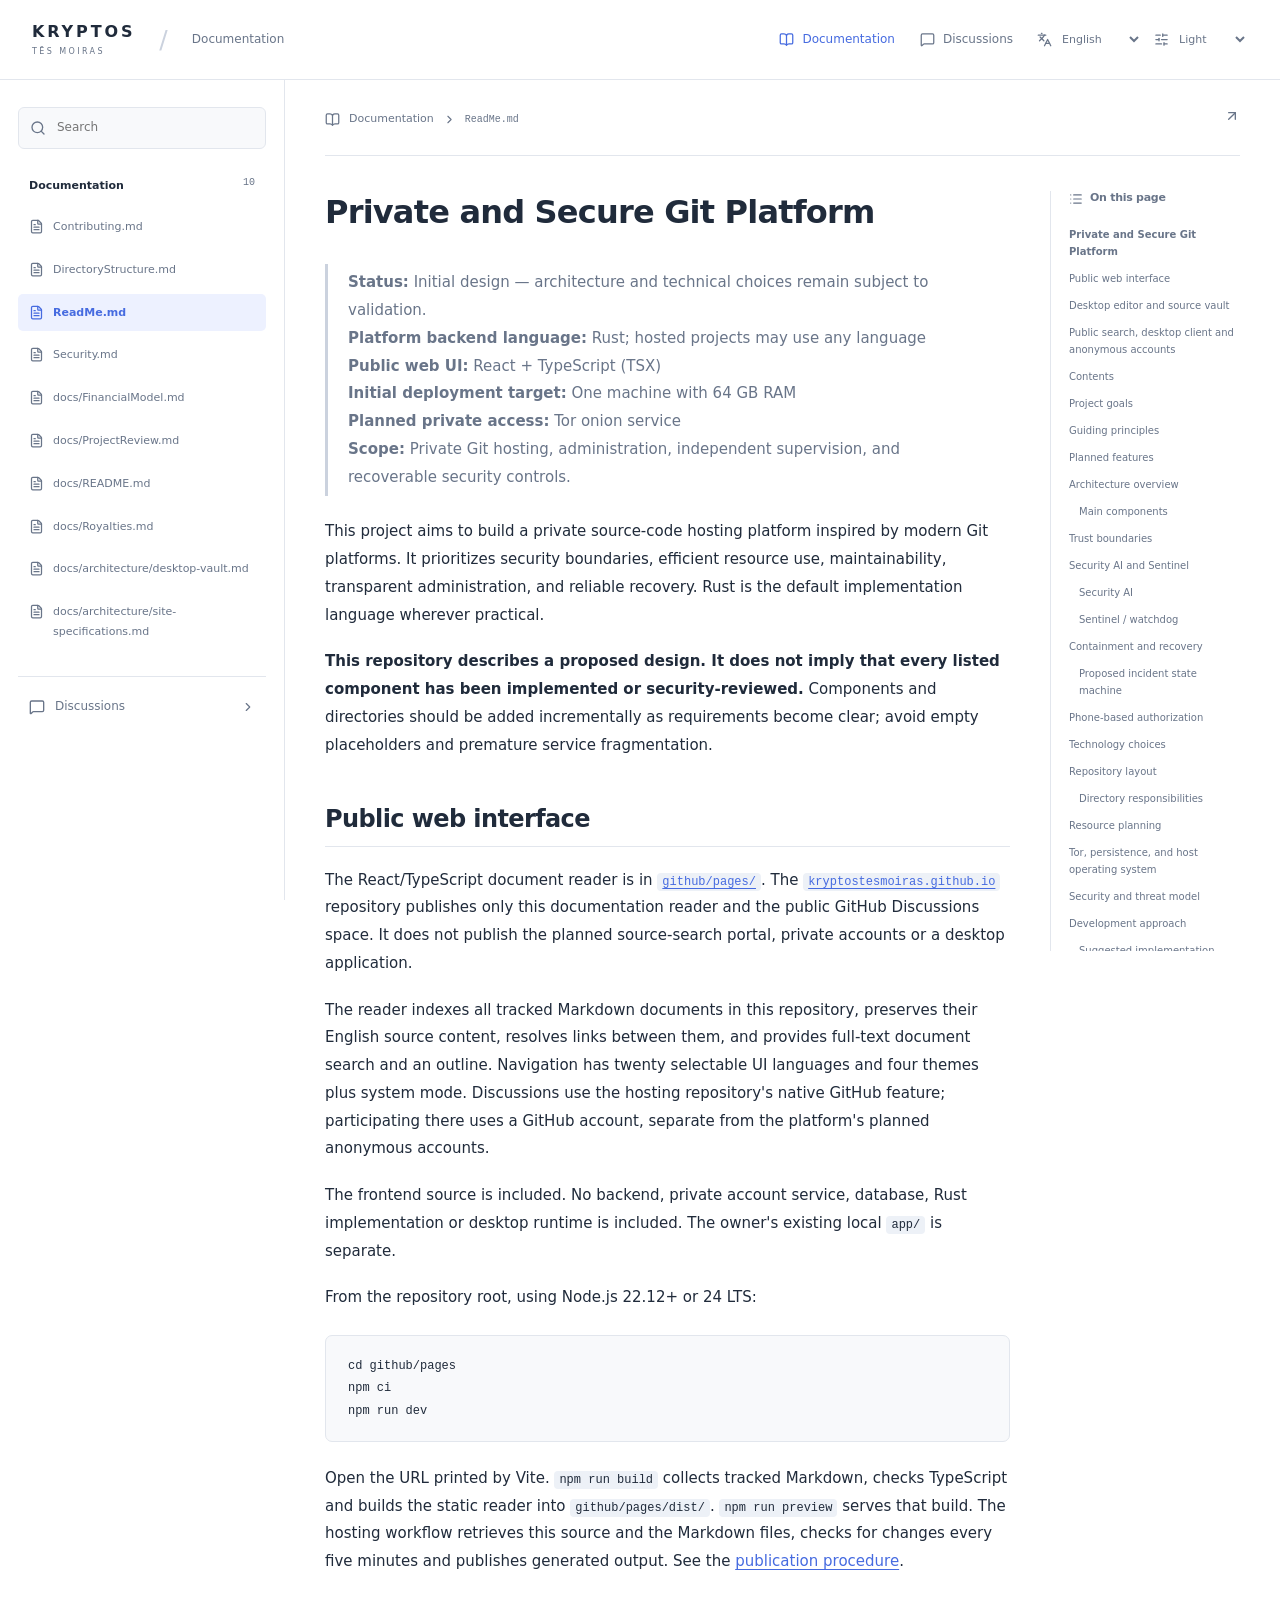
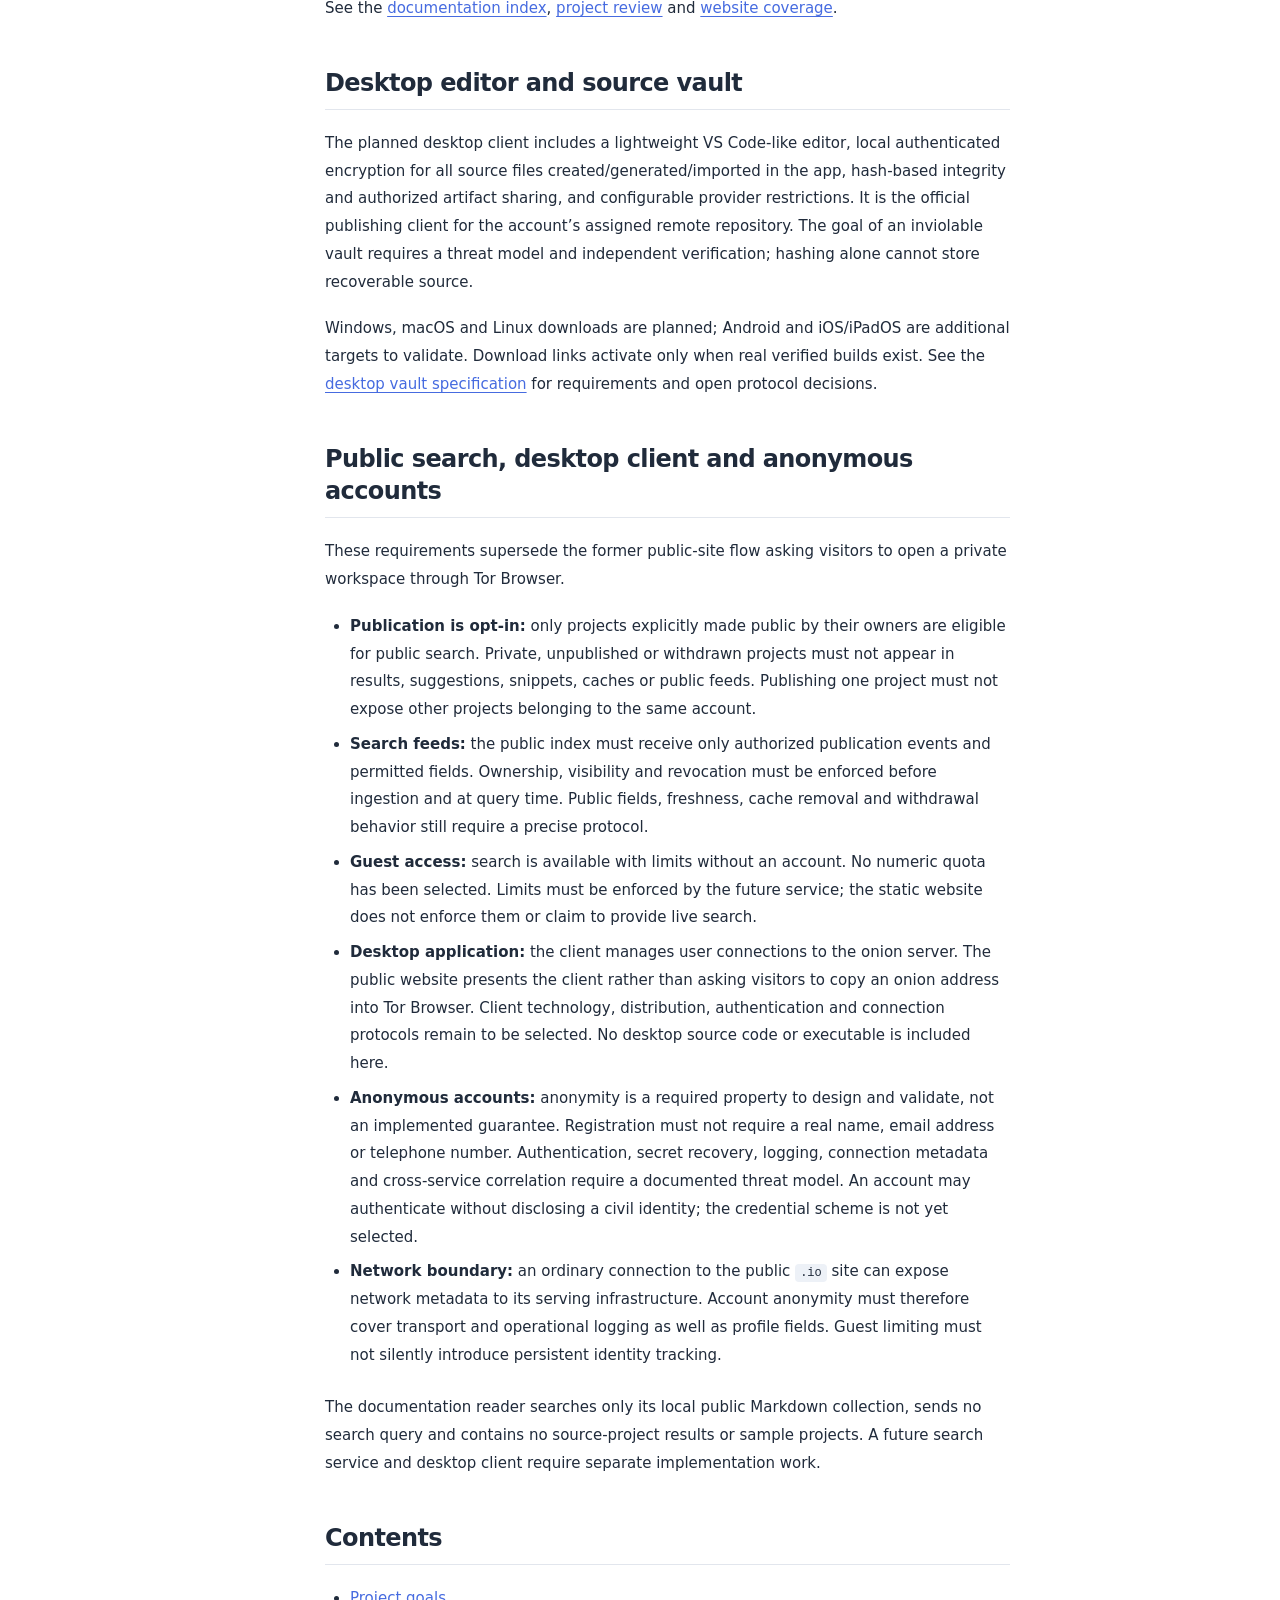
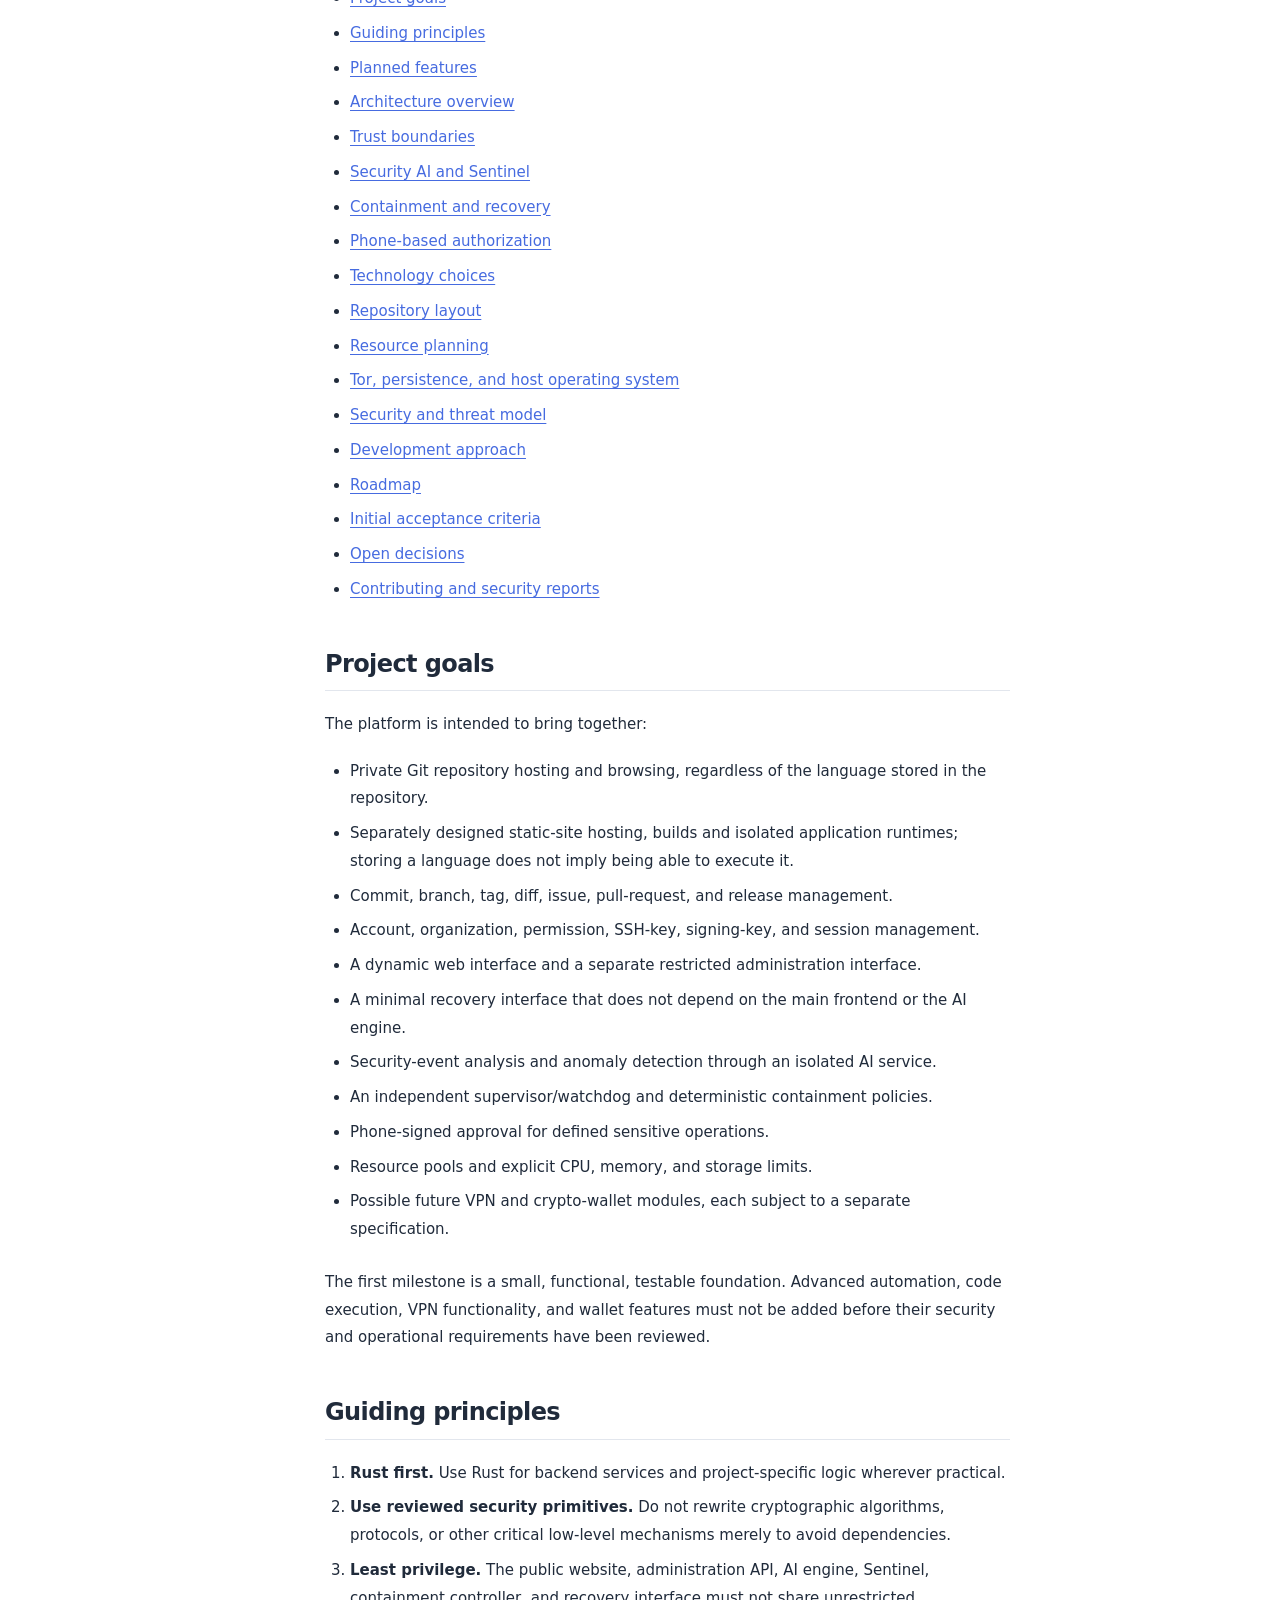
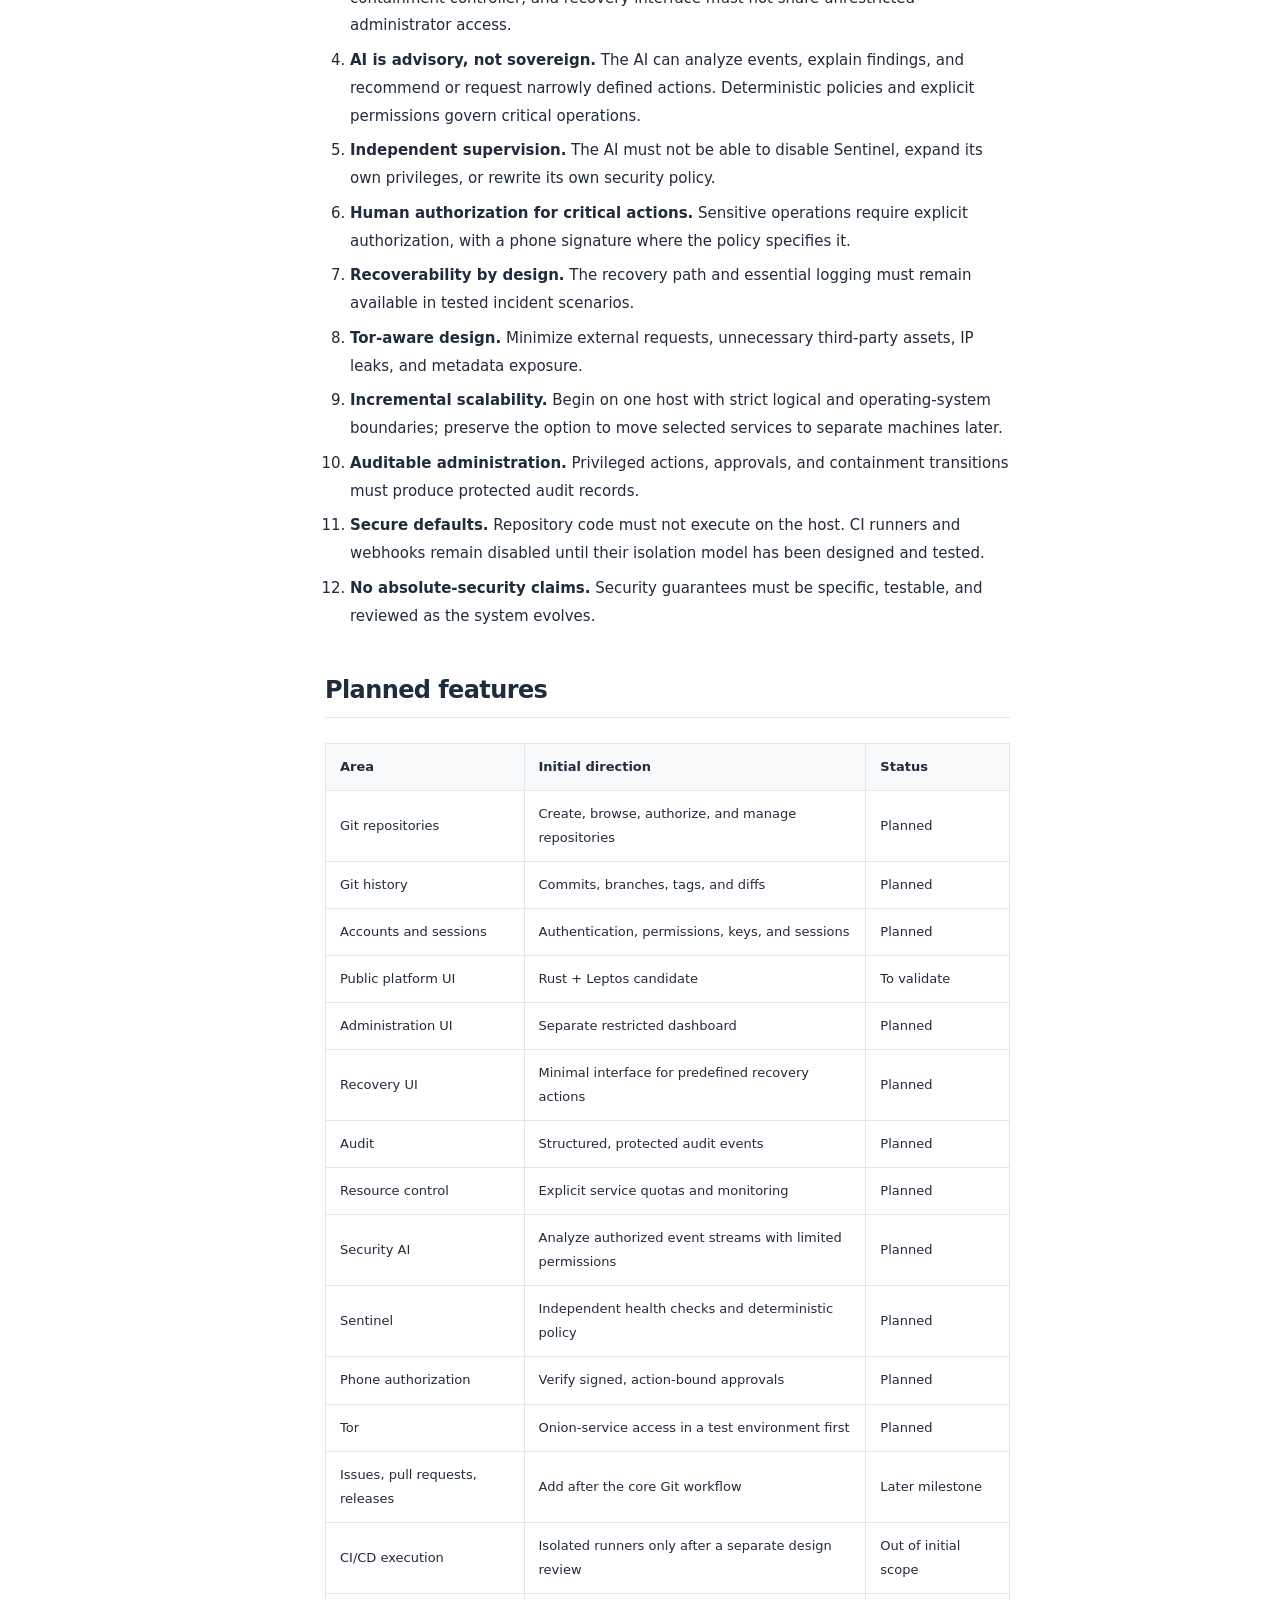
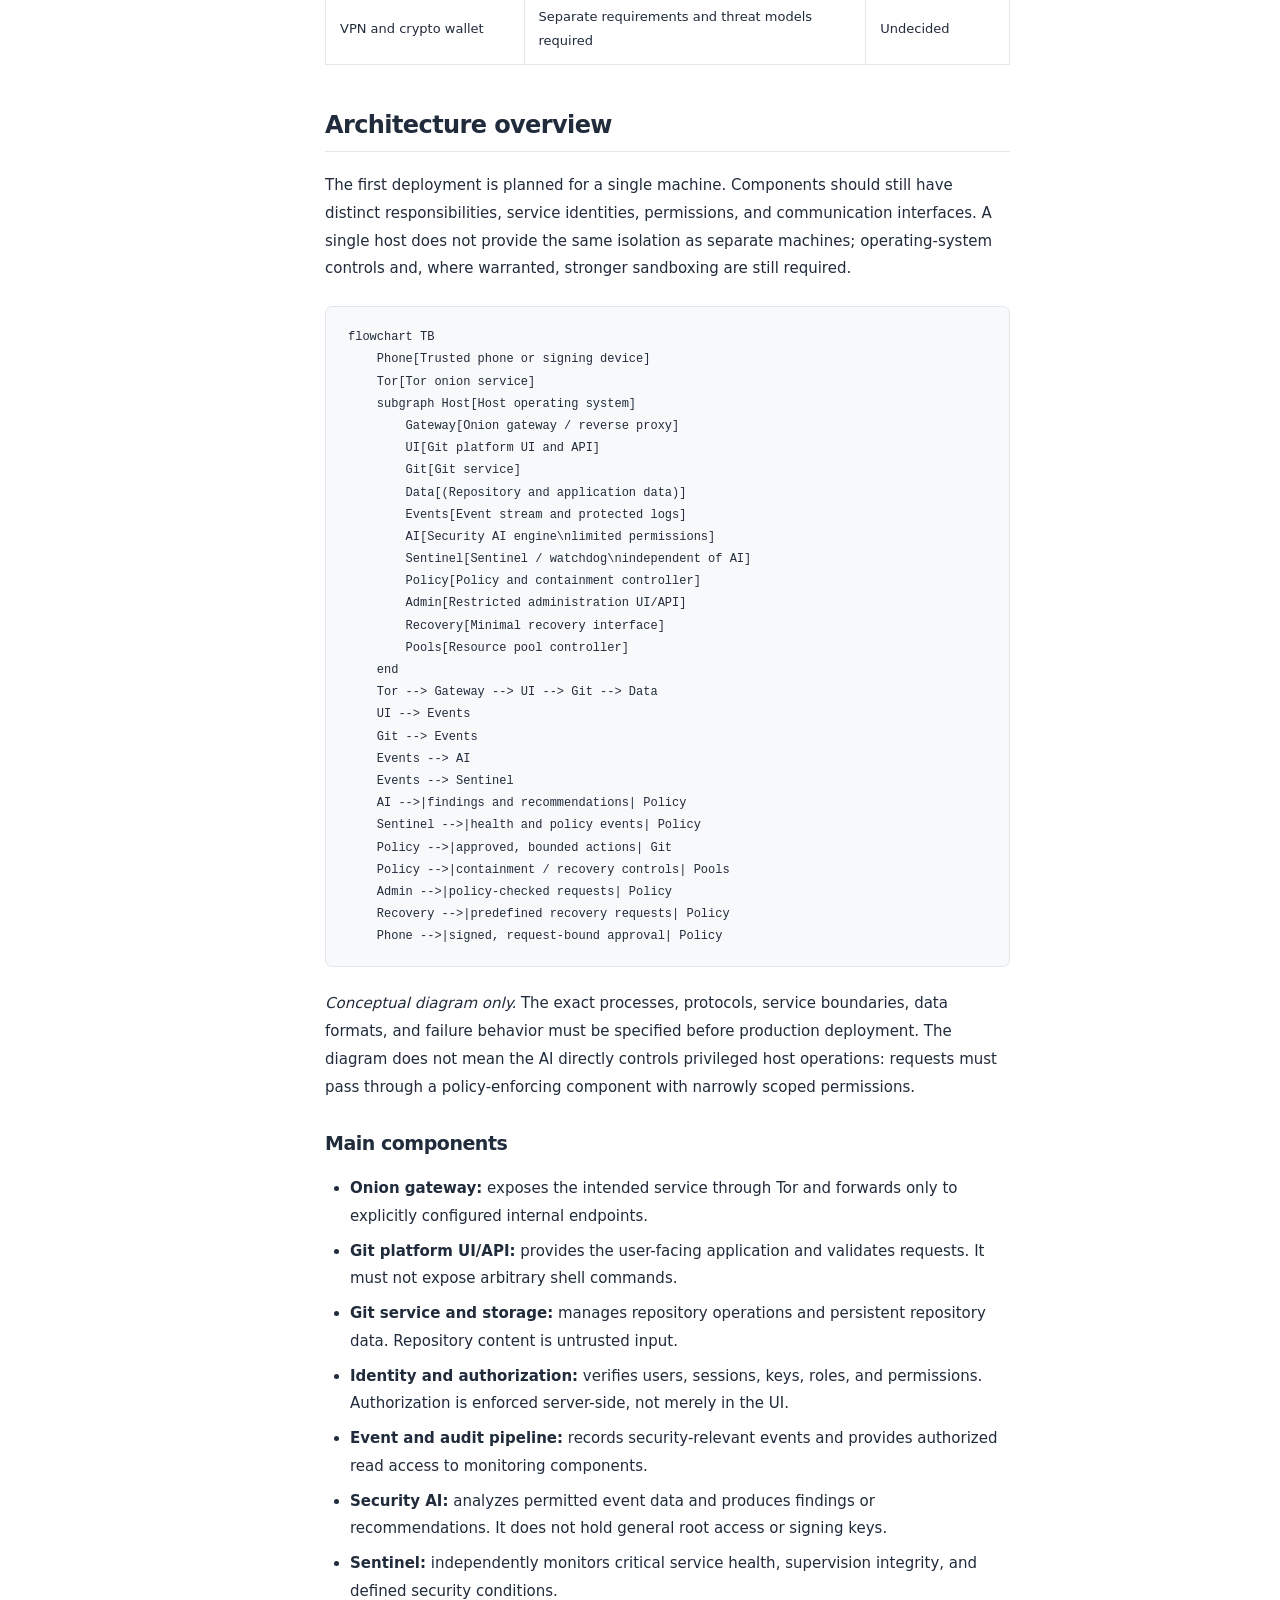
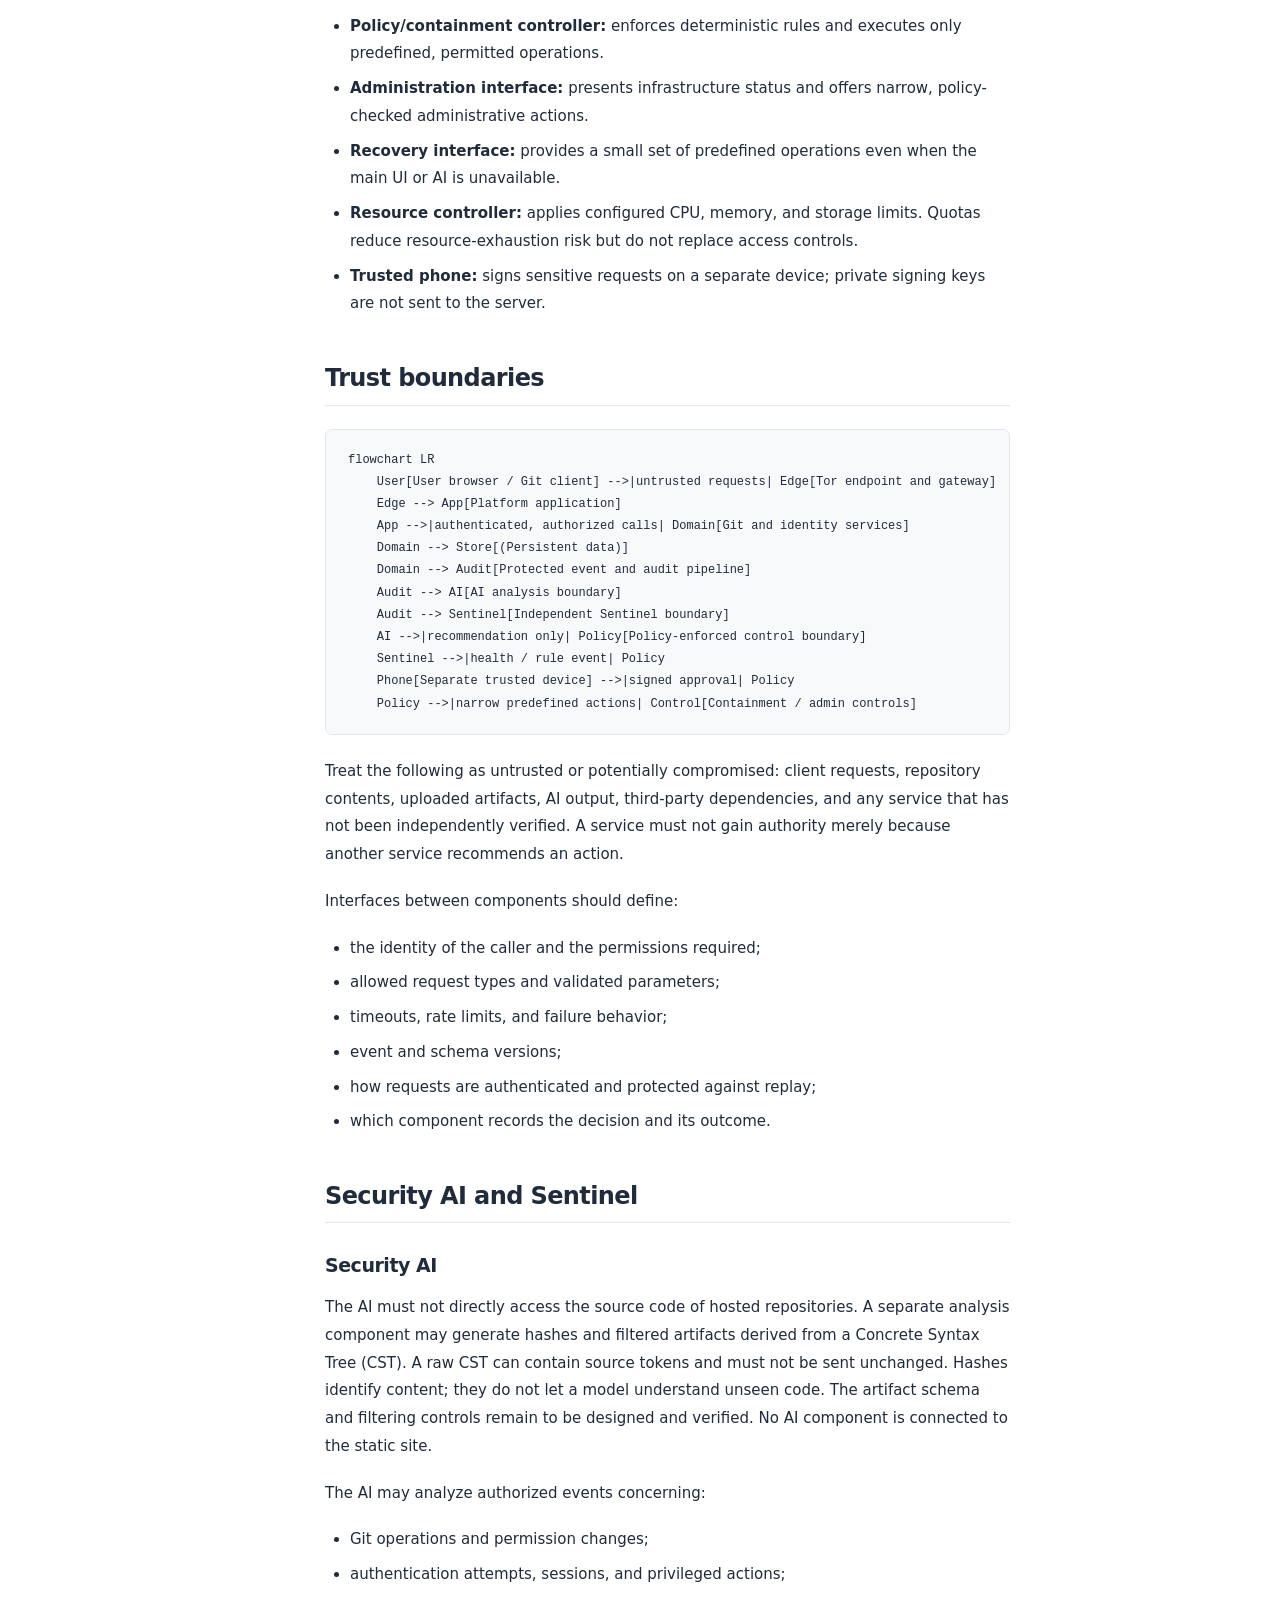
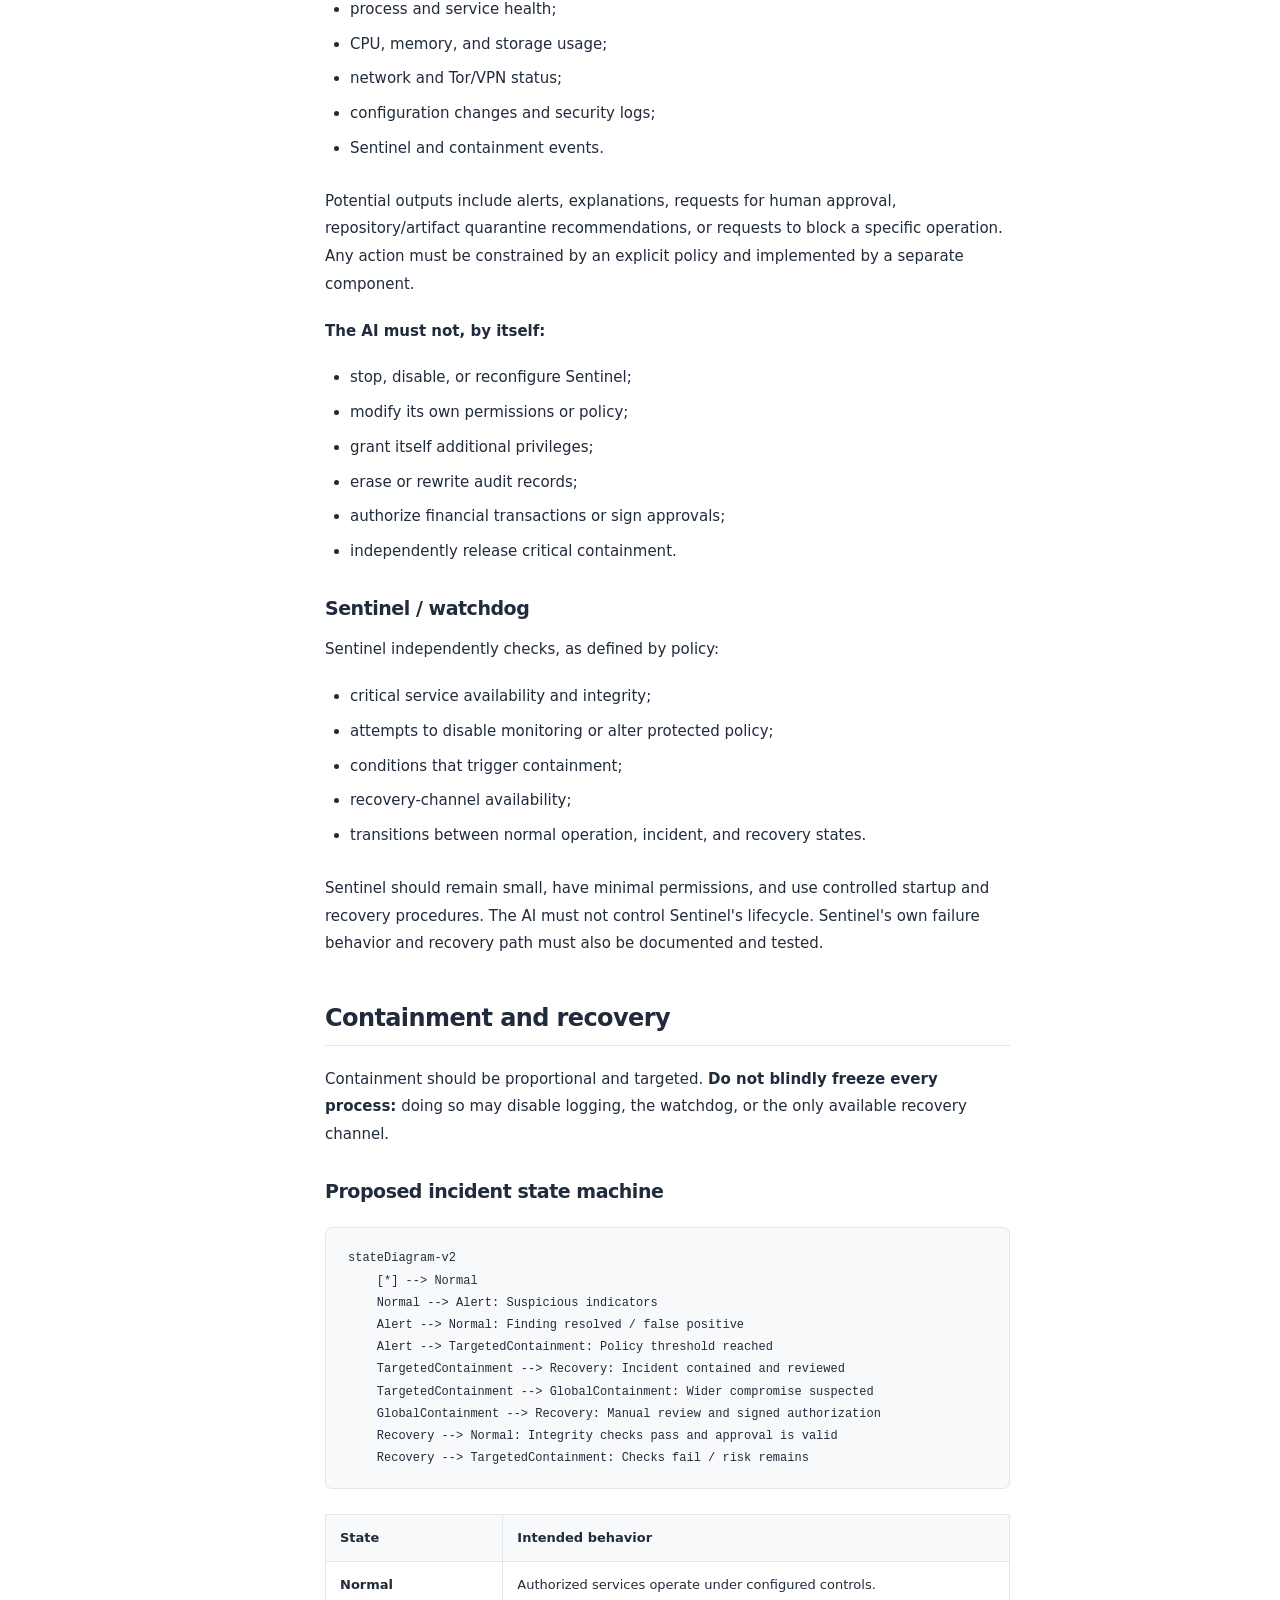
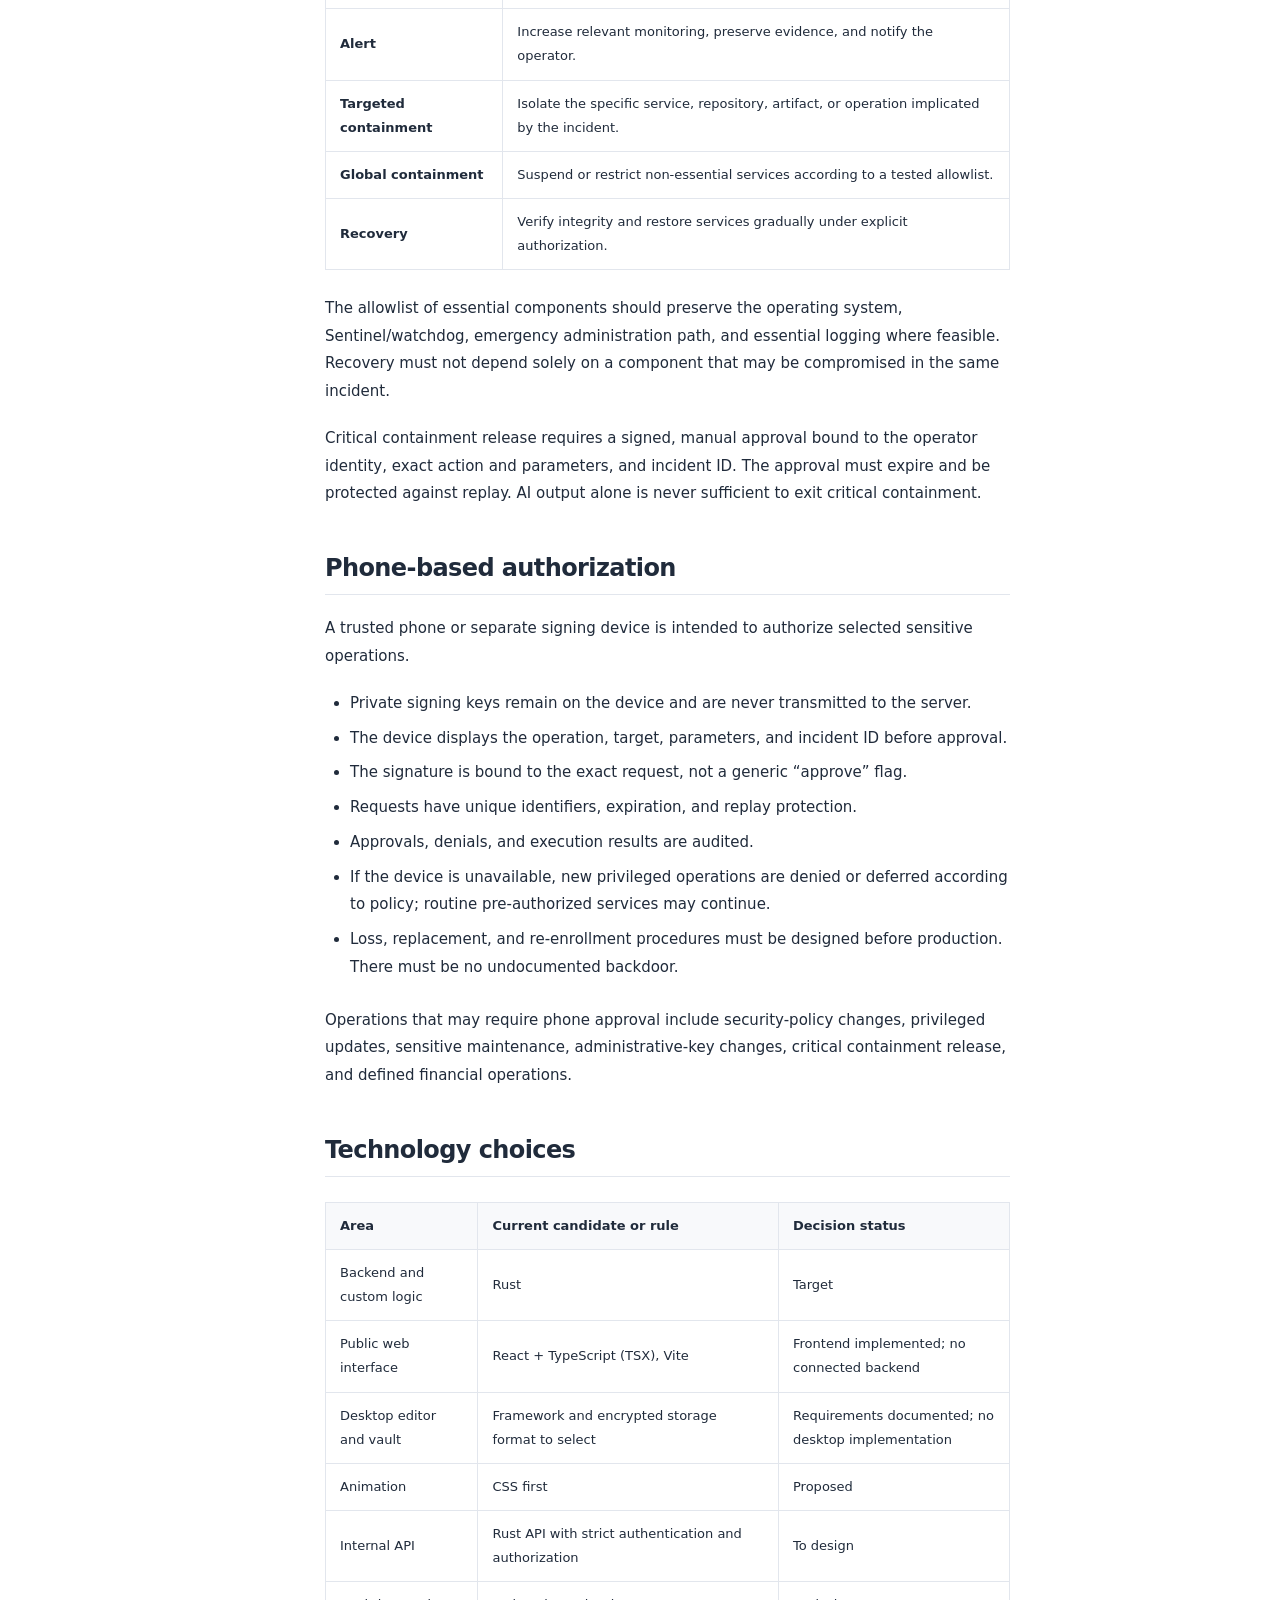
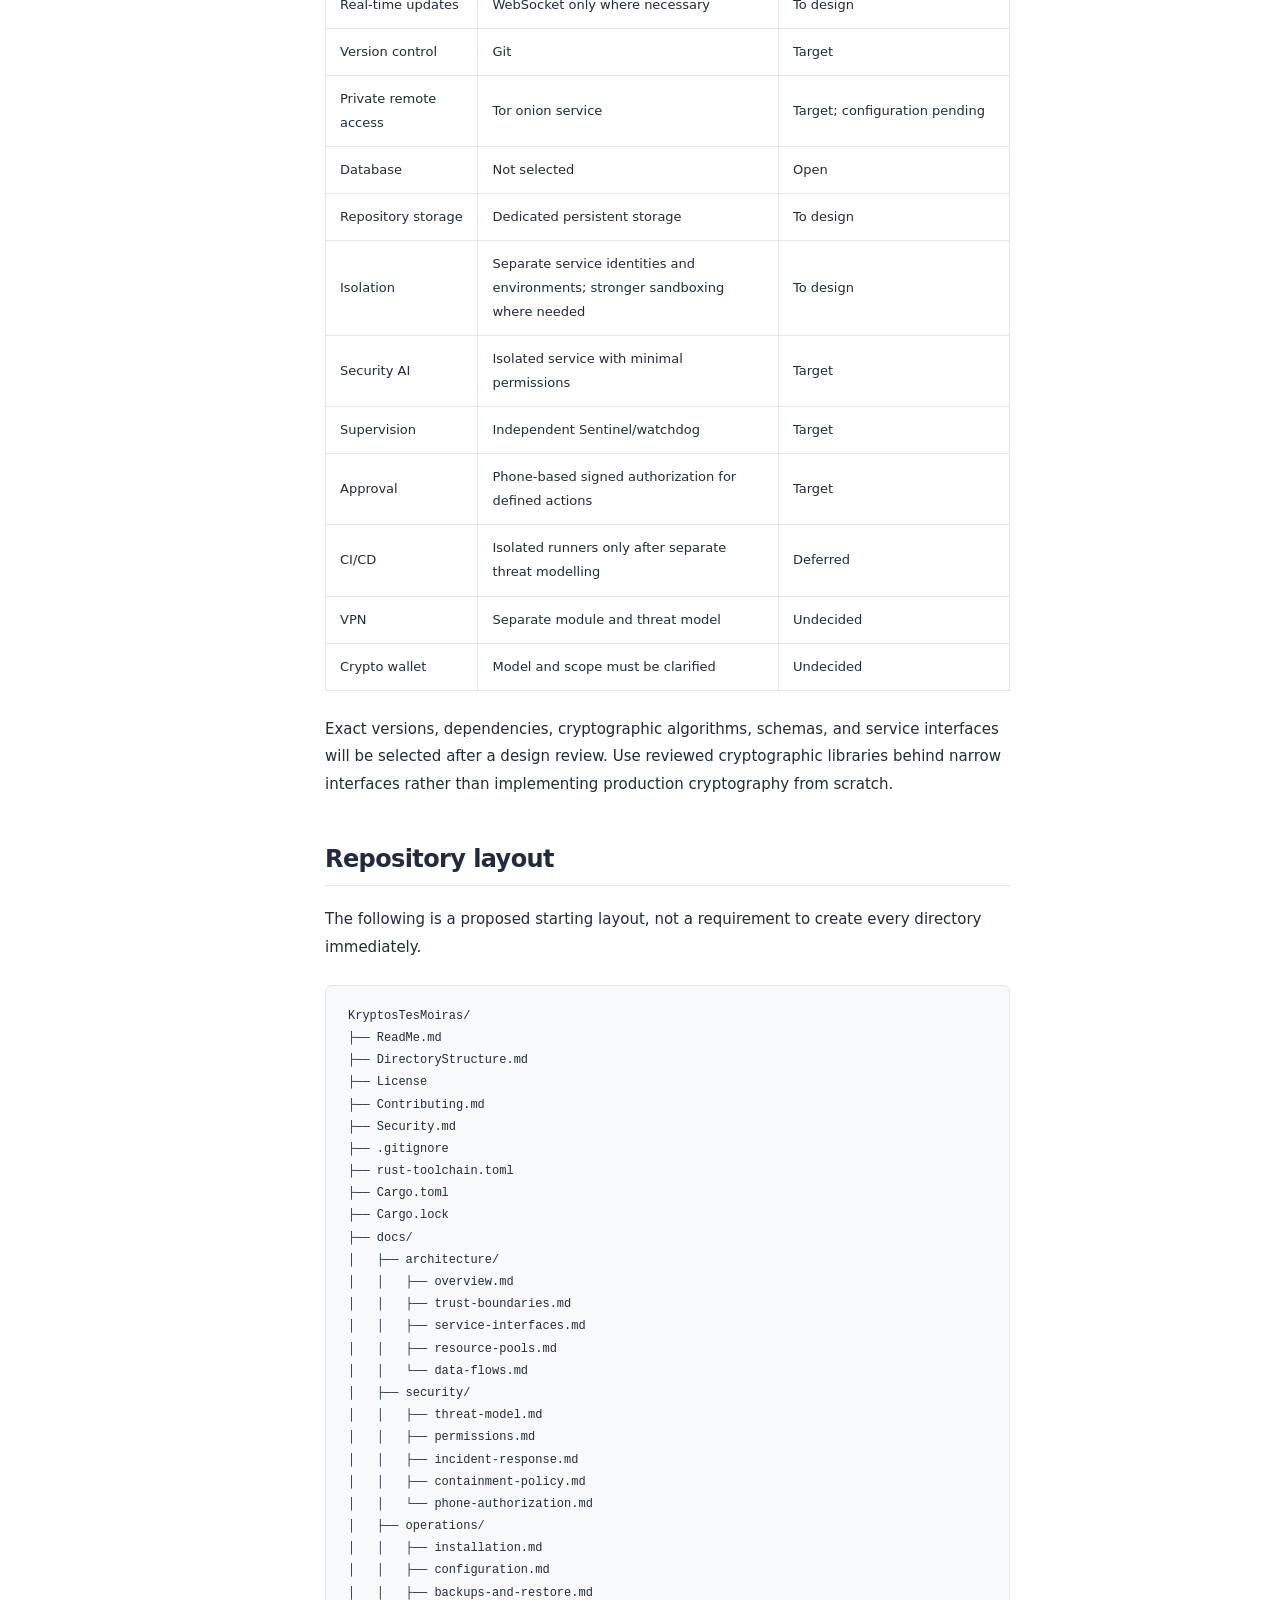
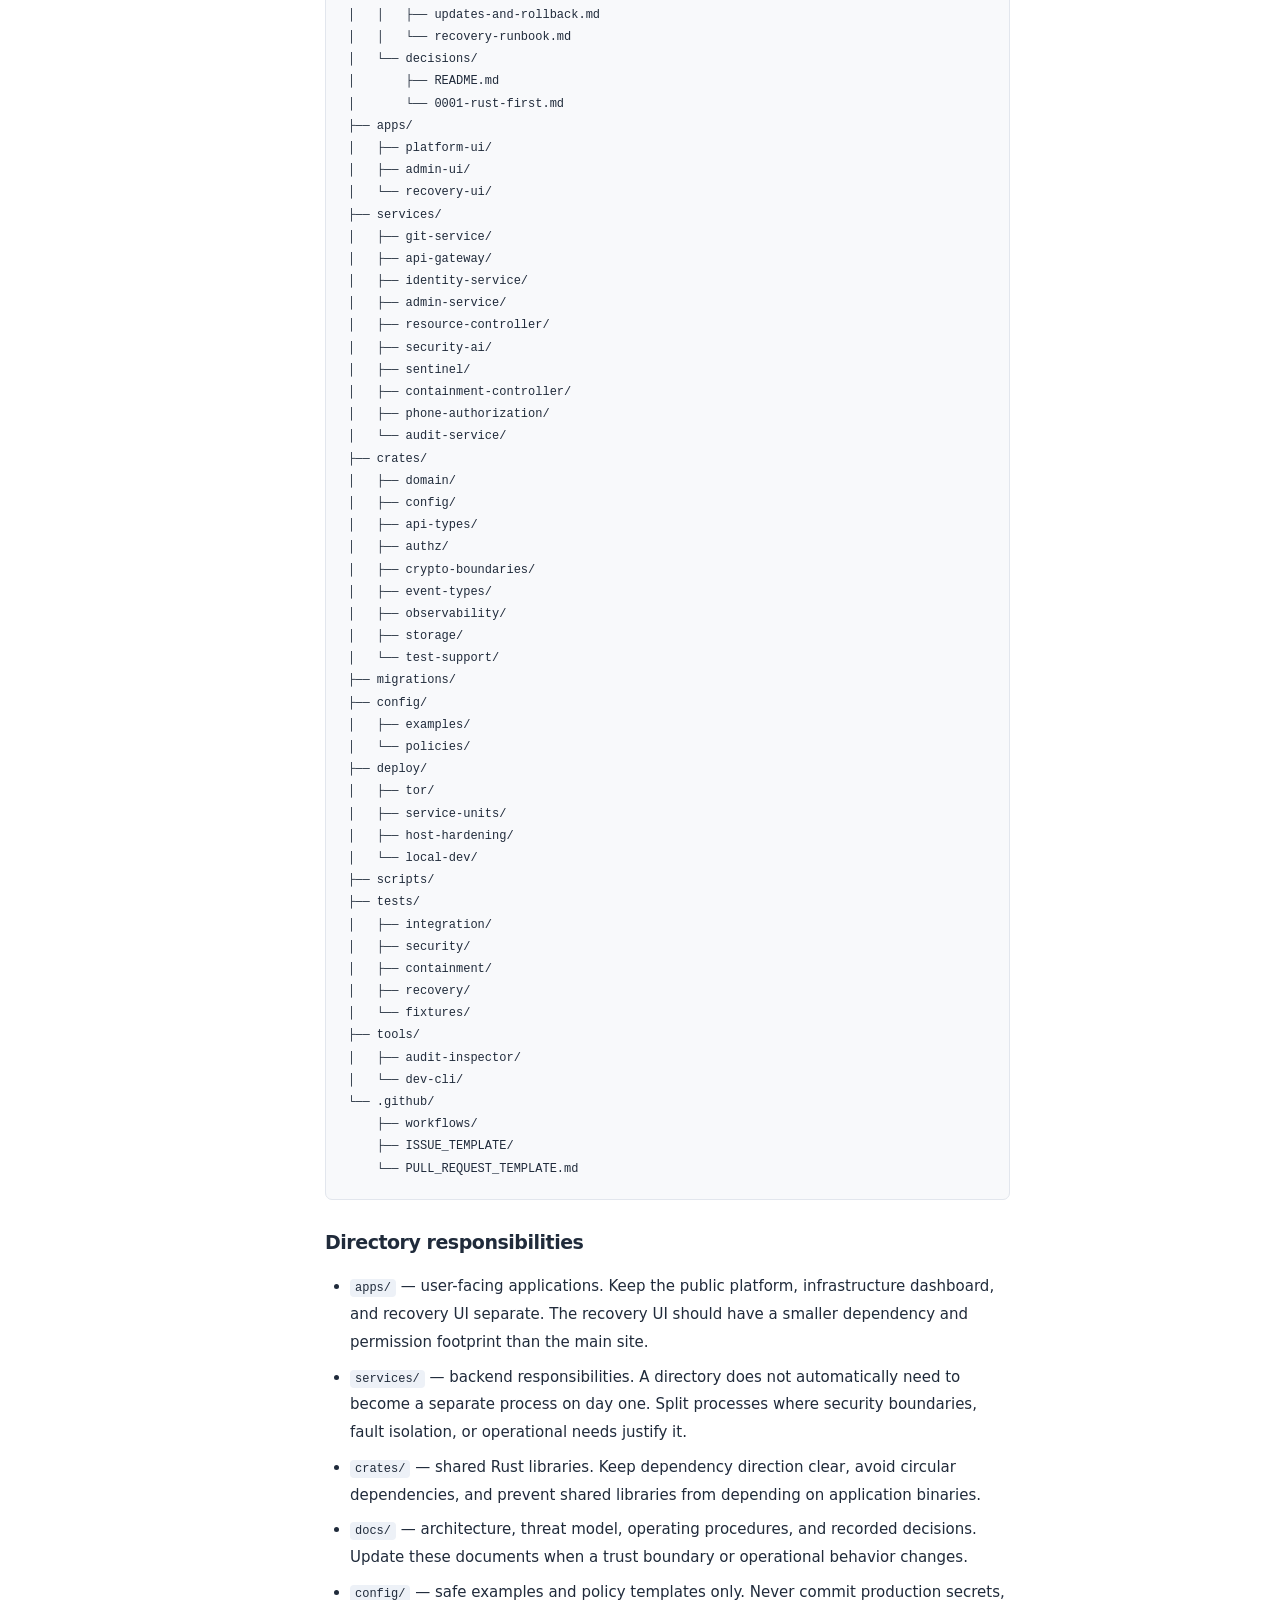
==== commit c15c0fec: "Publish Markdown-only documentation and synchronize GitHub Discussions" ====
--- a/index.html
+++ b/index.html
@@ -4,11 +4,11 @@
     <meta charset="UTF-8" />
     <meta name="viewport" content="width=device-width, initial-scale=1.0" />
     <meta name="color-scheme" content="light dark" />
-    <meta name="description" content="Kryptos Tēs Moiras — public projects and desktop access." />
+    <meta name="description" content="Kryptos Tēs Moiras — project documentation and discussions." />
     <link rel="icon" type="image/svg+xml" href="./favicon.svg" />
-    <title>Kryptos Tēs Moiras</title>
-    <script type="module" crossorigin src="./assets/index-BQIle2g6.js"></script>
-    <link rel="stylesheet" crossorigin href="./assets/index-BF6r-6S1.css">
+    <title>Documentation — Kryptos Tēs Moiras</title>
+    <script type="module" crossorigin src="./assets/index-BU2nHczO.js"></script>
+    <link rel="stylesheet" crossorigin href="./assets/index-B2kYjQgg.css">
   </head>
   <body>
     <div id="root"></div>
--- a/assets/index-B2kYjQgg.css
+++ b/assets/index-B2kYjQgg.css
@@ -0,0 +1 @@
+:root,[data-theme=light]{color-scheme:light;--bg:#f5f7fa;--surface:#fff;--surface-alt:#f8f9fb;--raised:#edf1f7;--line:#e2e6ed;--strong-line:#cbd2de;--text:#202b3b;--muted:#697589;--faint:#8a95a6;--accent:#466be0;--accent-soft:#edf1ff;--accent-ink:#fff;--banner:#edf1fd;--banner-end:#f3f5fc;--banner-line:#cbd5fa;--banner-text:#253769;--danger:#a82d3c}[data-theme=dark]{color-scheme:dark;--bg:#0e131c;--surface:#151c28;--surface-alt:#182131;--raised:#202c3e;--line:#293449;--strong-line:#43516a;--text:#e2e9f4;--muted:#9cabc1;--faint:#7c8ca5;--accent:#a0b7ff;--accent-soft:#23345e;--accent-ink:#14244b;--banner:#1b2b50;--banner-end:#192338;--banner-line:#364a80;--banner-text:#d8e3ff;--danger:#ffafba}[data-theme=plum]{color-scheme:dark;--bg:#17131d;--surface:#211a2b;--surface-alt:#271f32;--raised:#33283f;--line:#443650;--strong-line:#655174;--text:#f0e7f8;--muted:#baa8c8;--faint:#a28caf;--accent:#d9b2ff;--accent-soft:#3c2853;--accent-ink:#2b143d;--banner:#39234c;--banner-end:#281d37;--banner-line:#654377;--banner-text:#f0dcff;--danger:#ffafba}[data-theme=terminal]{color-scheme:dark;--bg:#0c1712;--surface:#13221b;--surface-alt:#172a21;--raised:#21382b;--line:#2d4838;--strong-line:#4d6d57;--text:#e0f1df;--muted:#9dbba4;--faint:#88a48e;--accent:#a5dfae;--accent-soft:#23462d;--accent-ink:#15311b;--banner:#1b3c2b;--banner-end:#18291f;--banner-line:#386744;--banner-text:#e0f6da;--danger:#ffafba}*{box-sizing:border-box}body{margin:0;background:var(--surface);color:var(--text);font:14px/1.65 system-ui,-apple-system,BlinkMacSystemFont,Segoe UI,sans-serif;-webkit-font-smoothing:antialiased}a{color:inherit;text-decoration:none}button,input,select{font:inherit;color:inherit}button{cursor:pointer;background:transparent}svg{flex-shrink:0}h1,h2,h3{line-height:1.35;letter-spacing:-.025em}a:focus-visible,button:focus-visible,input:focus-visible,select:focus-visible{outline:2px solid var(--accent);outline-offset:4px}.sr-only{position:absolute;width:1px;height:1px;overflow:hidden;clip-path:inset(50%)}.skip-link{position:fixed;top:-100px;inset-inline-start:15px;padding:12px;background:var(--surface);border:1px solid var(--accent);z-index:20}.skip-link:focus{top:10px}.topbar{height:80px;display:flex;align-items:center;gap:24px;padding:20px 32px;border-bottom:1px solid var(--line);position:sticky;top:0;z-index:5;background:var(--surface)}.wordmark{display:flex;flex-direction:column;direction:ltr;line-height:1.3;white-space:nowrap}.wordmark strong{font-size:16px;letter-spacing:.18em}.wordmark>span{font-size:8px;letter-spacing:.3em;color:var(--muted);margin-top:4px}.header-divider{color:var(--strong-line);font-size:25px;font-weight:300}.header-title{font-size:12px;color:var(--muted)}.topbar>nav{display:flex;align-items:center;gap:25px;margin-inline-start:auto;font-size:12px;color:var(--muted)}.topbar>nav>a{display:flex;align-items:center;gap:8px}.topbar>nav>a[aria-current=page]{color:var(--accent)}.preferences{display:flex;align-items:center;gap:12px}.preferences label{display:flex;align-items:center;gap:6px;color:var(--muted)}.preferences select{border:0;background:transparent;max-width:105px;font-size:11px;padding:7px 0}.preferences option{background:var(--surface);color:var(--text)}.menu-button{display:none;border:1px solid var(--line);border-radius:5px;padding:7px}.docs-layout{display:grid;grid-template-columns:285px minmax(0,1fr);max-width:1600px;margin:auto}.document-sidebar{position:sticky;top:80px;height:calc(100svh - 80px);overflow-y:auto;display:flex;flex-direction:column;border-inline-end:1px solid var(--line);padding:27px 18px}.document-search{display:flex;align-items:center;gap:9px;background:var(--surface-alt);border:1px solid var(--line);border-radius:6px;padding:9px 11px;color:var(--muted);margin-bottom:28px}.document-search input{border:0;outline:none;background:transparent;width:100%;min-width:0;font-size:12px}.document-search:focus-within{border-color:var(--accent)}.sidebar-heading{display:flex;justify-content:space-between;padding-inline:11px;font-size:11px;font-weight:600;margin-bottom:13px}.sidebar-heading>span{font:10px ui-monospace,monospace;color:var(--muted)}.document-sidebar nav{display:flex;flex-direction:column;gap:5px}.document-sidebar nav>a{display:flex;align-items:flex-start;gap:9px;font-size:11px;line-height:1.8;color:var(--muted);padding:9px 11px;border-radius:5px}.document-sidebar nav>a>svg{margin-top:2px}.document-sidebar nav>a>span{overflow-wrap:anywhere;direction:ltr;unicode-bidi:isolate}.document-sidebar nav>a:hover{background:var(--surface-alt);color:var(--text)}.document-sidebar nav>a[aria-current=page]{background:var(--accent-soft);color:var(--accent);font-weight:550}.sidebar-discussions{display:flex;align-items:center;gap:10px;border-top:1px solid var(--line);padding:20px 11px 0;margin-top:25px;font-size:12px;color:var(--muted)}.sidebar-discussions>svg:last-child{margin-inline-start:auto}main{padding:28px 40px 0;min-width:0;outline:none}.document-breadcrumb{display:flex;align-items:center;gap:9px;font-size:11px;color:var(--muted);padding-bottom:25px;border-bottom:1px solid var(--line);margin-bottom:35px;flex-wrap:wrap}.document-breadcrumb bdi{font:10px ui-monospace,monospace;overflow-wrap:anywhere}.document-breadcrumb>a{margin-inline-start:auto}.reading-layout{display:grid;grid-template-columns:minmax(0,1fr) 190px;gap:40px}.reading-layout>div{min-width:0}.markdown-body{font-size:15px;line-height:1.85;overflow-wrap:anywhere;min-width:0}.markdown-body h1{font-size:32px;line-height:1.35;margin:0 0 30px}.markdown-body h2{font-size:24px;border-bottom:1px solid var(--line);padding-bottom:10px;margin:44px 0 20px}.markdown-body h3{font-size:19px;margin:30px 0 15px}.markdown-body h4{font-size:16px;margin:25px 0 13px}.markdown-body h1,.markdown-body h2,.markdown-body h3,.markdown-body h4{scroll-margin-top:105px}.markdown-body p{margin:0 0 19px;color:var(--text)}.markdown-body a{color:var(--accent);text-decoration:underline;text-underline-offset:3px}.markdown-body ul,.markdown-body ol{padding-inline-start:25px;margin-block:18px 25px}.markdown-body li{margin-block:7px}.markdown-body li>p{margin-bottom:9px}.markdown-body blockquote{border-inline-start:3px solid var(--strong-line);margin:22px 0;padding:5px 20px;color:var(--muted)}.markdown-body blockquote p{color:var(--muted);margin:0}.markdown-body pre{font:12px/1.85 ui-monospace,SFMono-Regular,Consolas,monospace;padding:19px 22px;background:var(--surface-alt);border:1px solid var(--line);border-radius:7px;overflow:auto;direction:ltr;white-space:pre;max-width:100%;margin:23px 0}.markdown-body pre code{padding:0;background:none;font-size:inherit}.markdown-body code{font:12px/1.7 ui-monospace,monospace;background:var(--raised);padding:2px 5px;border-radius:4px}.markdown-body table{display:block;overflow-x:auto;width:100%;border-collapse:collapse;font-size:13px;margin:25px 0}.markdown-body th,.markdown-body td{border:1px solid var(--line);padding:11px 14px;text-align:start;min-width:120px}.markdown-body th{background:var(--surface-alt)}.markdown-body hr{border:0;border-top:1px solid var(--line);margin:35px 0}.outline{position:sticky;top:115px;height:max-content;max-height:calc(100svh - 140px);overflow-y:auto;border-inline-start:1px solid var(--line);padding-inline-start:18px;display:flex;flex-direction:column;gap:10px}.outline h2{display:flex;align-items:center;gap:7px;font-size:11px;margin:0 0 10px;color:var(--muted)}.outline>a{font-size:10px;line-height:1.7;color:var(--muted)}.outline>a:hover{color:var(--accent)}.outline .level-3{padding-inline-start:10px}.outline .level-1{font-weight:600}.document-comments{border:1px solid var(--line);border-radius:8px;padding:23px;margin:50px 0}.document-comments>div{display:flex;align-items:center;gap:10px}.document-comments h2{font-size:16px;margin:0}.document-comments p{font-size:12px;color:var(--muted);margin:15px 0 0}.button{display:inline-flex;align-items:center;justify-content:center;gap:10px;padding:9px 14px;border:1px solid var(--line);border-radius:5px;font-size:12px;background:var(--surface-alt)}.document-comments .button{margin-top:20px}.button:hover{border-color:var(--accent)}.text-link{display:inline-flex;align-items:center;gap:9px;color:var(--accent);font-size:12px}.page-heading{padding:15px 0 30px}.page-heading>span{font:9px ui-monospace,monospace;letter-spacing:.12em;color:var(--muted)}.page-heading h1{font-size:34px;margin:12px 0 0}.discussion-panel{border:1px solid var(--line);border-radius:8px;padding:25px;margin-bottom:60px}.discussion-panel-heading{display:flex;align-items:center;gap:12px;margin-bottom:25px}.discussion-panel-heading h2{font-size:17px;margin:0}.discussion-panel-heading>.button{margin-inline-start:auto}.discussion-panel>p{color:var(--muted);font-size:13px;margin:25px 0}.discussion-list{margin-bottom:25px}.discussion-list>a{display:flex;align-items:center;gap:12px;border-top:1px solid var(--line);padding-block:18px;font-size:13px}.discussion-list>a>span:nth-last-child(2){margin-inline-start:auto;color:var(--muted);font-size:11px}.discussion-list>a>svg{color:var(--muted)}.loading{padding:40px;color:var(--muted)}footer{display:flex;flex-wrap:wrap;gap:22px;border-top:1px solid var(--line);margin-top:25px;padding:22px 0;font-size:10px;color:var(--muted)}footer>span{margin-inline-end:auto}.document-missing{min-height:60vh}.discussion-main{min-height:calc(100svh - 80px)}@media(max-width:1250px){.docs-layout{grid-template-columns:245px minmax(0,1fr)}main{padding-inline:30px}.reading-layout{grid-template-columns:1fr}.outline,.header-title,.header-divider{display:none}.topbar{gap:20px}.topbar>nav{gap:20px}}@media(max-width:760px){.topbar{height:auto;min-height:80px;padding:18px 20px;gap:15px;flex-wrap:wrap}.wordmark strong{font-size:13px}.wordmark>span{font-size:7px}.topbar>nav{order:4;width:100%;border-top:1px solid var(--line);padding-top:14px;margin:0;gap:25px}.preferences{margin-inline-start:auto;gap:8px}.preferences label>svg{display:none}.preferences select{font-size:10px;max-width:85px}.menu-button{display:flex}.docs-layout{display:block}.document-sidebar{display:none;position:relative;top:0;height:auto;max-height:65svh;border:0;border-bottom:1px solid var(--line);padding:22px 20px}.document-sidebar.is-open{display:flex}.document-search{margin-bottom:22px}main{padding:25px 20px 0}.document-breadcrumb{margin-bottom:28px;padding-bottom:20px}.markdown-body{font-size:14px;line-height:1.85}.markdown-body h1{font-size:27px}.markdown-body h2{font-size:22px}.markdown-body h3{font-size:18px}.markdown-body pre{font-size:11px;padding:16px}.markdown-body table{font-size:12px}.markdown-body th,.markdown-body td{padding:9px 11px;min-width:100px}.markdown-body h1,.markdown-body h2,.markdown-body h3,.markdown-body h4{scroll-margin-top:155px}.document-comments{padding:20px;margin-top:35px}.page-heading h1{font-size:29px}.discussion-panel{padding:20px}.discussion-panel-heading{flex-wrap:wrap;gap:10px}.discussion-panel-heading>.button{margin:0}.discussion-list>a{font-size:12px;gap:9px}.document-breadcrumb bdi{font-size:9px}footer{gap:15px;font-size:9px}}@media(prefers-reduced-motion:reduce){*,*:before,*:after{scroll-behavior:auto!important;animation:none!important;transition:none!important}}
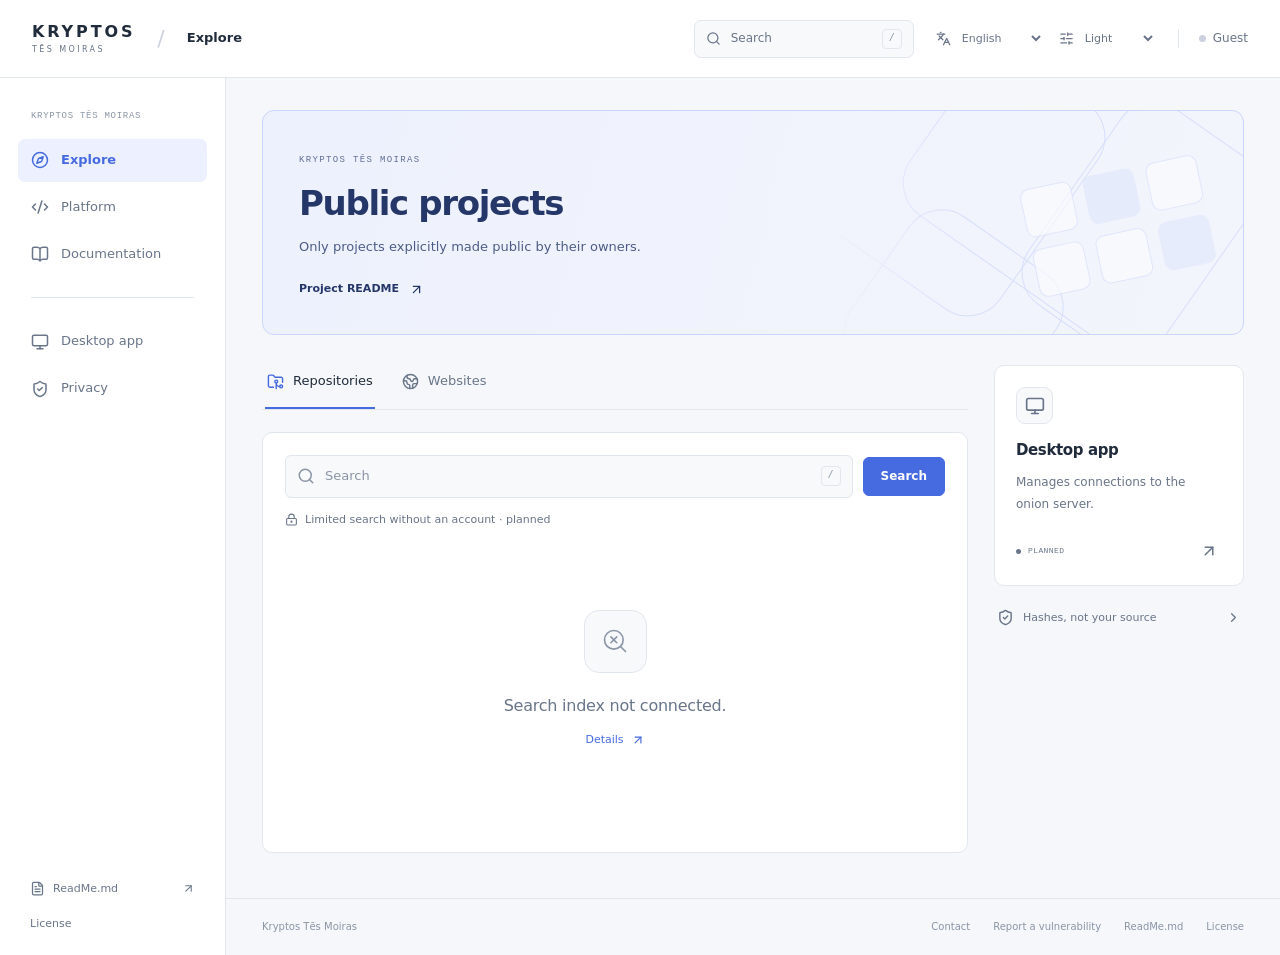
==== commit 7aff6dc3: "Serve website at root and project docs under KryptosTesMoiras" ====
--- a/index.html
+++ b/index.html
@@ -4,11 +4,12 @@
     <meta charset="UTF-8" />
     <meta name="viewport" content="width=device-width, initial-scale=1.0" />
     <meta name="color-scheme" content="light dark" />
-    <meta name="description" content="Kryptos Tēs Moiras — project documentation and discussions." />
+    <meta name="description" content="Kryptos Tēs Moiras — public projects and desktop access." />
     <link rel="icon" type="image/svg+xml" href="./favicon.svg" />
-    <title>Documentation — Kryptos Tēs Moiras</title>
-    <script type="module" crossorigin src="./assets/index-BU2nHczO.js"></script>
-    <link rel="stylesheet" crossorigin href="./assets/index-B2kYjQgg.css">
+    <title>Kryptos Tēs Moiras</title>
+    <script type="module" crossorigin src="./assets/site-Crvxai7w.js"></script>
+    <link rel="modulepreload" crossorigin href="./assets/x-DzioaHBs.js">
+    <link rel="stylesheet" crossorigin href="./assets/site-CgmKTpKi.css">
   </head>
   <body>
     <div id="root"></div>
--- a/assets/site-CgmKTpKi.css
+++ b/assets/site-CgmKTpKi.css
@@ -0,0 +1 @@
+:root,[data-theme=light]{color-scheme:light;--bg:#f5f7fa;--surface:#fff;--surface-alt:#f8f9fb;--raised:#edf1f7;--line:#e2e6ed;--strong-line:#cbd2de;--text:#202b3b;--muted:#697589;--faint:#8a95a6;--accent:#466be0;--accent-soft:#edf1ff;--accent-ink:#fff;--banner:#edf1fd;--banner-end:#f3f5fc;--banner-line:#cbd5fa;--banner-text:#253769;--danger:#a82d3c}[data-theme=dark]{color-scheme:dark;--bg:#0e131c;--surface:#151c28;--surface-alt:#182131;--raised:#202c3e;--line:#293449;--strong-line:#43516a;--text:#e2e9f4;--muted:#9cabc1;--faint:#7c8ca5;--accent:#a0b7ff;--accent-soft:#23345e;--accent-ink:#14244b;--banner:#1b2b50;--banner-end:#192338;--banner-line:#364a80;--banner-text:#d8e3ff;--danger:#ffafba}[data-theme=plum]{color-scheme:dark;--bg:#17131d;--surface:#211a2b;--surface-alt:#271f32;--raised:#33283f;--line:#443650;--strong-line:#655174;--text:#f0e7f8;--muted:#baa8c8;--faint:#a28caf;--accent:#d9b2ff;--accent-soft:#3c2853;--accent-ink:#2b143d;--banner:#39234c;--banner-end:#281d37;--banner-line:#654377;--banner-text:#f0dcff;--danger:#ffafba}[data-theme=terminal]{color-scheme:dark;--bg:#0c1712;--surface:#13221b;--surface-alt:#172a21;--raised:#21382b;--line:#2d4838;--strong-line:#4d6d57;--text:#e0f1df;--muted:#9dbba4;--faint:#88a48e;--accent:#a5dfae;--accent-soft:#23462d;--accent-ink:#15311b;--banner:#1b3c2b;--banner-end:#18291f;--banner-line:#386744;--banner-text:#e0f6da;--danger:#ffafba}*{box-sizing:border-box}body{margin:0;background:var(--bg);color:var(--text);font:14px/1.6 ui-sans-serif,system-ui,-apple-system,BlinkMacSystemFont,Segoe UI,sans-serif;-webkit-font-smoothing:antialiased}a{color:inherit;text-decoration:none}button,input,select{font:inherit;color:inherit}button,summary{cursor:pointer}button{background:none}a:focus-visible,button:focus-visible,select:focus-visible,input:focus-visible,summary:focus-visible{outline:2px solid var(--accent);outline-offset:4px}h1,h2,h3,p{margin-top:0}h1,h2,h3{line-height:1.3;font-weight:600;letter-spacing:-.025em}p{color:var(--muted)}svg{flex-shrink:0}.sr-only{position:absolute;width:1px;height:1px;overflow:hidden;clip-path:inset(50%)}.skip-link{position:fixed;top:-100px;inset-inline-start:15px;z-index:20;background:var(--surface);padding:12px;border:1px solid var(--accent);border-radius:5px}.skip-link:focus{top:10px}.topbar{height:78px;background:var(--surface);border-bottom:1px solid var(--line)}.topbar-inner{height:100%;display:flex;align-items:center;gap:22px;max-width:1660px;margin:auto;padding-inline:32px}.wordmark{display:flex;flex-direction:column;line-height:1.35;direction:ltr;white-space:nowrap}.wordmark strong{font-size:16px;letter-spacing:.18em;font-weight:750}.wordmark>span{font-size:8px;letter-spacing:.3em;color:var(--muted);margin-top:3px}.header-divider{font-size:22px;color:var(--strong-line);font-weight:300}.header-location{font-size:13px;font-weight:550}.quick-search{margin-inline-start:auto;display:flex;align-items:center;gap:10px;min-width:220px;text-align:start;border:1px solid var(--line);background:var(--surface-alt);border-radius:7px;padding:8px 11px;font-size:12px;color:var(--muted)}kbd{font:10px/1.2 ui-monospace,monospace;border:1px solid var(--line);border-radius:4px;color:var(--faint);padding:3px 5px;min-width:20px;text-align:center}.quick-search kbd{margin-inline-start:auto}.preferences{display:flex;align-items:center;gap:15px}.preference-control{display:flex;align-items:center;gap:5px;color:var(--muted)}.preference-control select{border:0;background:transparent;font-size:11px;padding:7px 2px;max-width:100px;cursor:pointer}.preference-control option{background:var(--surface);color:var(--text)}.guest-badge{display:flex;align-items:center;gap:7px;border-inline-start:1px solid var(--line);padding-inline-start:20px;color:var(--muted);font-size:12px}.guest-badge>span{width:7px;height:7px;background:var(--strong-line);border-radius:50%}.menu-button{display:none;border:1px solid var(--line);padding:7px;border-radius:6px}.app-layout{display:grid;grid-template-columns:226px minmax(0,1fr);max-width:1660px;margin:auto;min-height:calc(100svh - 78px)}.sidebar{display:flex;flex-direction:column;padding:33px 18px 23px;background:var(--surface);border-inline-end:1px solid var(--line)}.nav-heading{font:9px ui-monospace,monospace;letter-spacing:.08em;color:var(--faint);margin:0 13px 18px}.sidebar nav>a{display:flex;align-items:center;gap:12px;padding:11px 13px;color:var(--muted);border-radius:7px;font-size:12px;margin-block:4px}.sidebar nav>a[aria-current=page]{background:var(--accent-soft);color:var(--accent);font-weight:600}.sidebar nav>a:hover{background:var(--raised);color:var(--text)}.nav-separator{height:1px;background:var(--line);margin:22px 13px}.sidebar-bottom{margin-top:auto;padding:50px 12px 0;display:flex;flex-direction:column;gap:17px;font-size:11px;color:var(--muted)}.sidebar-bottom>a:first-child{display:flex;align-items:center;gap:8px}.sidebar-bottom>a:first-child>svg:last-child{margin-inline-start:auto}.main-area{display:flex;flex-direction:column;min-width:0}main{padding:32px 36px 45px;flex:1;outline:none}.horizontal-banner{position:relative;isolation:isolate;min-height:225px;background:linear-gradient(105deg,var(--banner),var(--banner-end));border:1px solid var(--banner-line);border-radius:12px;overflow:hidden;display:flex;align-items:center;margin-bottom:30px}.banner-content{position:relative;z-index:2;max-width:75%;padding:30px 36px}.banner-kicker{font:9px ui-monospace,monospace;letter-spacing:.15em;color:var(--banner-text);opacity:.7}.banner-content h1{font-size:34px;color:var(--banner-text);margin:12px 0 10px;letter-spacing:-.04em}.banner-content p{color:var(--banner-text);opacity:.8;font-size:13px;line-height:1.8;max-width:490px;margin:0 0 18px}.banner-link{display:inline-flex;gap:10px;align-items:center;font-size:11px;font-weight:600;color:var(--banner-text)}.banner-art{position:absolute;inset:0 0 0 57%;opacity:.7;z-index:0;-webkit-mask-image:linear-gradient(90deg,transparent,#000 35%);mask-image:linear-gradient(90deg,transparent,#000 35%)}.banner-line{position:absolute;border:1px solid var(--banner-line);width:310px;height:310px;transform:rotate(35deg);border-radius:40px;inset-inline-start:30%;top:-50%}.line-b{top:10%;inset-inline-start:55%;width:240px;height:240px}.line-c{top:53%;inset-inline-start:10%;width:180px;height:180px}.line-d{top:-35%;inset-inline-start:0;width:250px;height:250px}.banner-tiles{display:grid;grid-template-columns:repeat(3,1fr);width:180px;height:110px;gap:12px;position:absolute;top:60px;inset-inline-end:35px;transform:rotate(-12deg)}.banner-tiles span{border:1px solid var(--banner-line);border-radius:9px;background:var(--surface);opacity:.65}.banner-tiles span:nth-child(2),.banner-tiles span:nth-child(6){background:var(--banner-line);opacity:.4}.explore-columns{display:grid;grid-template-columns:minmax(0,1fr) 250px;gap:26px}.results-column,.context-column{min-width:0}.project-tabs{display:flex;gap:25px;border-bottom:1px solid var(--line);padding-inline:3px;margin-bottom:22px}.project-tabs button{display:flex;align-items:center;gap:9px;border:0;border-bottom:2px solid transparent;padding:6px 2px 15px;color:var(--muted);font-size:12px;font-weight:500}.project-tabs button[aria-selected=true]{border-bottom-color:var(--accent);color:var(--text)}.project-tabs button[aria-selected=true] svg{color:var(--accent)}.project-panel{background:var(--surface);border:1px solid var(--line);border-radius:10px;padding:22px}.project-search{display:flex;align-items:center;gap:10px}.query-field{display:flex;align-items:center;gap:10px;border:1px solid var(--line);border-radius:6px;padding:8px 11px;flex:1;min-width:0;background:var(--surface-alt);color:var(--faint)}.query-field:focus-within{border-color:var(--accent);box-shadow:0 0 0 2px var(--accent-soft)}.query-field input{border:0;outline:none;background:transparent;min-width:0;width:100%;font-size:12px;padding:2px 0;color:var(--text)}.query-field input:focus-visible{outline:none}.query-field input::placeholder{color:var(--faint);opacity:1}.button{display:inline-flex;gap:8px;align-items:center;justify-content:center;border:1px solid var(--line);background:var(--surface);border-radius:6px;padding:9px 17px;font-size:12px;font-weight:600;min-height:38px}.button.primary{background:var(--accent);border-color:var(--accent);color:var(--accent-ink)}.button:hover{filter:brightness(.96)}.guest-limit{display:flex;align-items:center;gap:7px;font-size:10px;color:var(--muted);margin:13px 0 0}.empty-results{text-align:center;display:flex;flex-direction:column;align-items:center;justify-content:center;min-height:302px;padding:35px 20px}.empty-icon{display:grid;place-items:center;background:var(--surface-alt);border:1px solid var(--line);border-radius:15px;width:63px;height:63px;margin-bottom:20px;color:var(--faint)}.empty-results h2{font-size:15px;letter-spacing:-.015em;color:var(--muted);font-weight:500;margin:0 0 13px;line-height:1.6}.empty-results.submitted{background:var(--surface-alt);border-radius:6px;margin-top:16px}.text-link{display:inline-flex;align-items:center;gap:7px;font-size:11px;color:var(--accent);font-weight:500}.text-link:hover{text-decoration:underline}.publication-note{padding:8px 3px 24px}.publication-note>svg{color:var(--muted);margin-bottom:12px}.publication-note h2{font-size:13px;margin-bottom:9px}.publication-note p{font-size:11px;line-height:1.9;margin-bottom:12px}.side-card{border:1px solid var(--line);border-radius:10px;padding:21px;background:var(--surface)}.card-icon{width:37px;height:37px;border:1px solid var(--line);border-radius:9px;background:var(--surface-alt);display:grid;place-items:center;color:var(--muted);margin-bottom:17px}.side-card h2{font-size:14px;margin:0 0 10px}.side-card p{font-size:11px;line-height:1.9;margin:0 0 22px}.card-bottom{display:flex;align-items:center;justify-content:space-between;gap:15px}.card-bottom>a{color:var(--muted);display:grid;place-items:center;width:26px;height:26px;border-radius:5px}.card-bottom>a:hover{background:var(--raised);color:var(--accent)}.status-dot{display:inline-flex;align-items:center;gap:7px;font:8px/1.6 ui-monospace,monospace;letter-spacing:.05em;color:var(--muted)}.status-dot:before{content:"";display:block;width:5px;height:5px;border-radius:50%;background:var(--muted)}.privacy-link{display:flex;align-items:center;gap:9px;font-size:10px;color:var(--muted);margin-top:23px;padding-inline:3px}.privacy-link>svg:last-child{margin-inline-start:auto}footer{display:flex;align-items:center;gap:23px;font-size:10px;color:var(--faint);padding:20px 36px;border-top:1px solid var(--line)}footer>span{margin-inline-end:auto}.desktop-banner-icon{margin-inline-start:auto;margin-inline-end:70px;color:var(--banner-text);opacity:.5}.desktop-banner .banner-content{max-width:70%}.desktop-layout{display:grid;grid-template-columns:1.15fr 1fr;gap:25px}.surface-panel{padding:28px;border:1px solid var(--line);border-radius:10px;background:var(--surface)}.surface-panel h2{font-size:18px;margin-bottom:17px}.connection-diagram{display:flex;align-items:center;justify-content:center;gap:35px;padding:35px 0 45px;color:var(--muted)}.connection-diagram>div{display:flex;flex-direction:column;align-items:center;gap:17px;font-size:11px;max-width:140px;text-align:center}.connection-arrow{color:var(--faint)}.download-notice{display:flex;align-items:center;gap:9px;border-top:1px solid var(--line);padding-top:20px;margin:0;font-size:12px}.anonymity-panel p{font-size:13px;line-height:1.9;margin-bottom:24px}.anonymity-panel .status-dot{display:flex;margin-bottom:30px}.page-heading{padding:3px 0 25px}.page-eyebrow{font:9px ui-monospace,monospace;letter-spacing:.1em;color:var(--faint)}.page-heading h1{font-size:30px;margin:11px 0 0}.document-list{background:var(--surface);border:1px solid var(--line);border-radius:10px;overflow:hidden}.document-row{display:flex;align-items:center;gap:18px;padding:20px 25px;border-bottom:1px solid var(--line)}.document-row:last-child{border:0}.document-row:hover{background:var(--surface-alt)}.document-row>svg{color:var(--muted)}.document-row>svg:last-child{margin-inline-start:auto;width:15px}.document-row h2{font-size:14px;margin:0 0 4px;font-weight:550}.document-row bdi{font:10px ui-monospace,monospace;color:var(--faint);overflow-wrap:anywhere}.document-note{font-size:11px;margin:20px 0}.spec-category-nav{display:flex;gap:20px;overflow-x:auto;border-bottom:1px solid var(--line);margin-bottom:25px;padding-bottom:13px;font-size:12px;color:var(--muted)}.spec-category-nav>a{white-space:nowrap}.spec-category-nav>a[aria-current=page]{color:var(--accent);font-weight:600}.spec-list{display:grid;grid-template-columns:repeat(2,minmax(0,1fr));gap:18px}.spec-row{background:var(--surface);border:1px solid var(--line);padding:23px;border-radius:9px;min-width:0}.spec-row-header{display:flex;gap:15px;align-items:flex-start;justify-content:space-between}.spec-row h2{font-size:16px;margin-bottom:17px;line-height:1.5}.badge{font:8px/1.6 ui-monospace,monospace;color:var(--muted);padding:3px 6px;border:1px solid var(--line);border-radius:4px;white-space:nowrap}.spec-row summary{font-size:11px;color:var(--muted);list-style:none;width:max-content}.spec-row summary:before{content:"+";margin-inline-end:8px}.spec-row details[open] summary:before{content:"−"}.spec-row p{font-size:12px;line-height:1.9;margin:17px 0}.spec-source{display:flex;align-items:center;gap:7px;color:var(--muted);font-size:9px;margin-top:20px;padding-top:15px;border-top:1px solid var(--line)}.spec-source bdi{overflow-wrap:anywhere}.spec-source>svg:last-child{margin-inline-start:auto}.translation-error{font-size:12px;color:var(--danger);padding:12px;border:1px solid var(--danger);border-radius:5px}[dir=rtl] .connection-arrow{transform:scaleX(-1)}[dir=rtl] h1,[dir=rtl] h2,[dir=rtl] h3{letter-spacing:0;line-height:1.6}@media(min-width:1600px){.app-layout{border-inline:1px solid var(--line)}main{padding:40px 45px}.horizontal-banner{min-height:245px}}@media(max-width:1200px){.topbar-inner{gap:15px;padding-inline:24px}.quick-search{min-width:155px}.preferences{gap:9px}.header-location,.header-divider{display:none}.app-layout{grid-template-columns:195px minmax(0,1fr)}main{padding:27px 25px 40px}.explore-columns{grid-template-columns:minmax(0,1fr) 215px;gap:20px}.horizontal-banner{min-height:220px}.banner-content{padding:28px;max-width:80%}.banner-content h1{font-size:30px}.banner-art{opacity:.45}.project-panel{padding:18px}.banner-content p{max-width:440px}.spec-list{grid-template-columns:1fr}.guest-badge{padding-inline-start:14px}}@media(max-width:980px){.app-layout{grid-template-columns:175px minmax(0,1fr)}.sidebar{padding-inline:11px}.sidebar nav>a{gap:9px;padding-inline:11px}.nav-heading{font-size:8px}.explore-columns{grid-template-columns:1fr}.context-column{display:grid;grid-template-columns:1fr 1fr;gap:20px}.publication-note{padding:10px 0}.privacy-link{grid-column:1/-1;margin:0}.empty-results{min-height:260px}.quick-search{min-width:130px}.preference-control>svg{display:none}.desktop-layout{grid-template-columns:1fr}.desktop-banner-icon{margin-inline-end:35px;width:65px}}@media(max-width:720px){.topbar{height:auto;min-height:75px}.topbar-inner{min-height:75px;padding:17px 20px;flex-wrap:wrap;gap:16px}.wordmark strong{font-size:14px}.wordmark>span{font-size:7px}.quick-search{display:none}.preferences{margin-inline-start:auto;gap:7px}.preference-control select{max-width:90px;font-size:10px}.guest-badge{display:none}.menu-button{display:flex;align-items:center;justify-content:center}.app-layout{display:block;min-height:calc(100svh - 75px)}.sidebar{display:none}.sidebar-open{display:flex;position:relative;border-inline:0;border-bottom:1px solid var(--line);padding:17px 20px}.sidebar-bottom{padding-top:20px;flex-direction:row;gap:25px}.main-area{min-height:calc(100svh - 75px)}main{padding:20px 18px 35px}.horizontal-banner{min-height:220px;margin-bottom:24px;border-radius:9px}.banner-content{padding:25px;max-width:100%}.banner-content h1{font-size:28px;max-width:340px;margin-top:13px}.banner-content p{font-size:12px;max-width:290px;line-height:1.85}.banner-art{inset-inline-start:35%;opacity:.23}.banner-kicker{font-size:8px}.project-tabs{gap:24px;margin-bottom:17px}.project-tabs button{font-size:12px}.project-panel{padding:16px}.project-search{gap:8px}.query-field{padding:8px 9px;gap:8px}.query-field kbd{display:none}.button{padding-inline:14px}.guest-limit{align-items:flex-start;font-size:9px;line-height:1.8}.guest-limit>svg{margin-top:2px}.empty-results{min-height:245px;padding-inline:10px}.empty-results h2{font-size:14px}.context-column{grid-template-columns:1fr;gap:18px}.publication-note{padding:5px 2px}.publication-note>svg{display:none}.desktop-card{padding:20px;display:grid;grid-template-columns:42px 1fr;gap:0 15px}.desktop-card .card-icon{grid-row:1/3;margin:0}.desktop-card h2{font-size:13px;margin-bottom:6px}.desktop-card p{margin-bottom:15px}.desktop-card .card-bottom{grid-column:2}.privacy-link{grid-column:auto;font-size:11px;margin-top:0}.privacy-link>svg:last-child{margin-inline-start:auto}footer{padding:19px 20px;font-size:9px;gap:15px}.desktop-banner .banner-content{max-width:100%}.desktop-banner-icon{display:none}.surface-panel{padding:23px}.page-heading{padding-block:5px 23px}.page-heading h1{font-size:27px}.document-row{padding:20px 18px;gap:13px}.document-row h2{font-size:13px}.spec-row{padding:20px}.spec-row-header{flex-direction:column-reverse;gap:12px}.spec-row h2{font-size:16px}.spec-category-nav{gap:18px}.connection-diagram{gap:22px}.connection-diagram>div{max-width:120px;font-size:10px}.desktop-layout{gap:20px}}@media(prefers-reduced-motion:reduce){*,*:before,*:after{animation:none!important;transition:none!important;scroll-behavior:auto!important}}.desktop-features{display:grid;grid-template-columns:repeat(3,minmax(0,1fr));gap:18px;margin:25px 0}.desktop-features>div{padding:20px;border:1px solid var(--line);background:var(--surface);border-radius:9px;min-width:0}.desktop-features>div>svg{color:var(--muted);margin-bottom:13px}.desktop-features h2{font-size:14px;margin-bottom:15px}.downloads-panel{margin-top:25px}.download-heading{display:flex;justify-content:space-between;align-items:center;gap:20px;margin-bottom:23px}.download-heading h2{margin-bottom:8px}.download-heading p{margin:0;font-size:12px}.platform-downloads{display:flex;gap:12px;flex-wrap:wrap}.platform-downloads .button{flex:1;min-width:145px;justify-content:flex-start;gap:9px;flex-wrap:wrap}.platform-downloads button:disabled{color:var(--muted);background:var(--surface-alt);cursor:not-allowed}.platform-downloads button>span{font:7px ui-monospace,monospace;width:100%;text-align:start;margin-inline-start:24px}@media(max-width:720px){.desktop-features{grid-template-columns:1fr;gap:12px}.desktop-features>div{display:flex;align-items:center;gap:12px;padding:17px}.desktop-features>div>svg,.desktop-features h2{margin:0}.desktop-features .status-dot{margin-inline-start:auto;font-size:7px}.desktop-features h2{font-size:12px}.download-heading{align-items:flex-start}.platform-downloads .button{min-width:125px}.downloads-panel{margin-top:20px}}.sidebar nav>a{font-size:13px}.project-tabs button,.query-field input{font-size:13px}.guest-limit{font-size:11px}.side-card h2{font-size:15px}.side-card p{font-size:12px}.empty-results h2{font-size:16px}.privacy-link{font-size:11px}footer{flex-wrap:wrap}
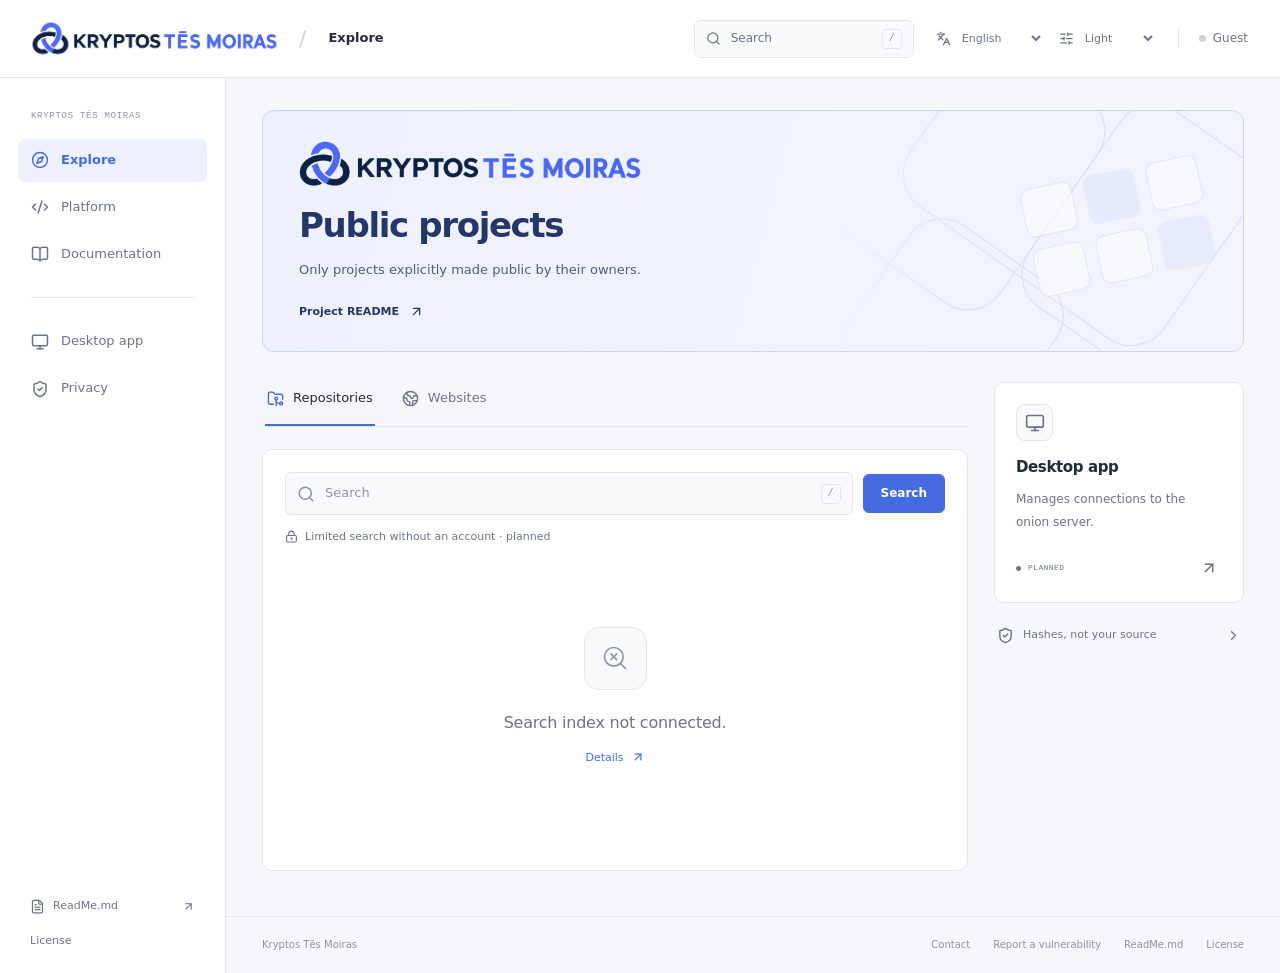
==== commit 7b86634c: "Publish website and project documentation from KryptosTesMoiras" ====
--- a/index.html
+++ b/index.html
@@ -5,10 +5,12 @@
     <meta name="viewport" content="width=device-width, initial-scale=1.0" />
     <meta name="color-scheme" content="light dark" />
     <meta name="description" content="Kryptos Tēs Moiras — public projects and desktop access." />
-    <link rel="icon" type="image/svg+xml" href="./favicon.svg" />
+    <link rel="icon" type="image/png" href="./assets/application-profile-Bosa18zp.png" />
+    <link rel="apple-touch-icon" href="./assets/application-profile-Bosa18zp.png" />
     <title>Kryptos Tēs Moiras</title>
-    <script type="module" crossorigin src="./assets/site-Crvxai7w.js"></script>
-    <link rel="modulepreload" crossorigin href="./assets/x-DzioaHBs.js">
+    <script type="module" crossorigin src="./assets/site-BCLnLL-z.js"></script>
+    <link rel="modulepreload" crossorigin href="./assets/x-CszgWjYr.js">
+    <link rel="stylesheet" crossorigin href="./assets/x-zIOG1Io7.css">
     <link rel="stylesheet" crossorigin href="./assets/site-CgmKTpKi.css">
   </head>
   <body>
--- a/assets/x-zIOG1Io7.css
+++ b/assets/x-zIOG1Io7.css
@@ -0,0 +1 @@
+.brand-logo{display:block;max-width:100%;flex-shrink:0;overflow:hidden}.brand-logo-banner{width:245px;height:auto;aspect-ratio:2021/268}.brand-logo-icon{width:36px;height:36px}.brand-logo-detailed{width:min(680px,100%);height:auto;aspect-ratio:1990/562}.brand-compact{display:none}.wordmark{min-width:0;line-height:1}.project-brand{padding:25px 28px;margin:0 0 25px;background:var(--surface);border:1px solid var(--line);border-radius:10px}.documentation-brand{padding:0 0 28px;margin-bottom:28px;border-bottom:1px solid var(--line)}.documentation-brand .brand-logo{width:min(640px,100%)}.banner-content>.brand-logo{width:min(460px,100%);margin-bottom:17px}[data-theme=dark] .brand-logo,[data-theme=plum] .brand-logo,[data-theme=terminal] .brand-logo{filter:brightness(0) invert(1)}@media(max-width:1200px){.brand-logo-banner.brand-full{width:210px}}@media(max-width:760px){.brand-full{display:none}.brand-compact{display:block}.brand-logo-icon{width:33px;height:33px}.project-brand{padding:20px;margin-bottom:22px}.documentation-brand{padding-bottom:22px;margin-bottom:25px}.banner-content>.brand-logo{margin-bottom:20px}}.project-brand,.documentation-brand{background:#fff}.documentation-brand{padding:22px;border:1px solid var(--line);border-radius:8px}.project-brand .brand-logo,.documentation-brand .brand-logo{filter:none}@media(max-width:760px){.documentation-brand{padding:16px}}
